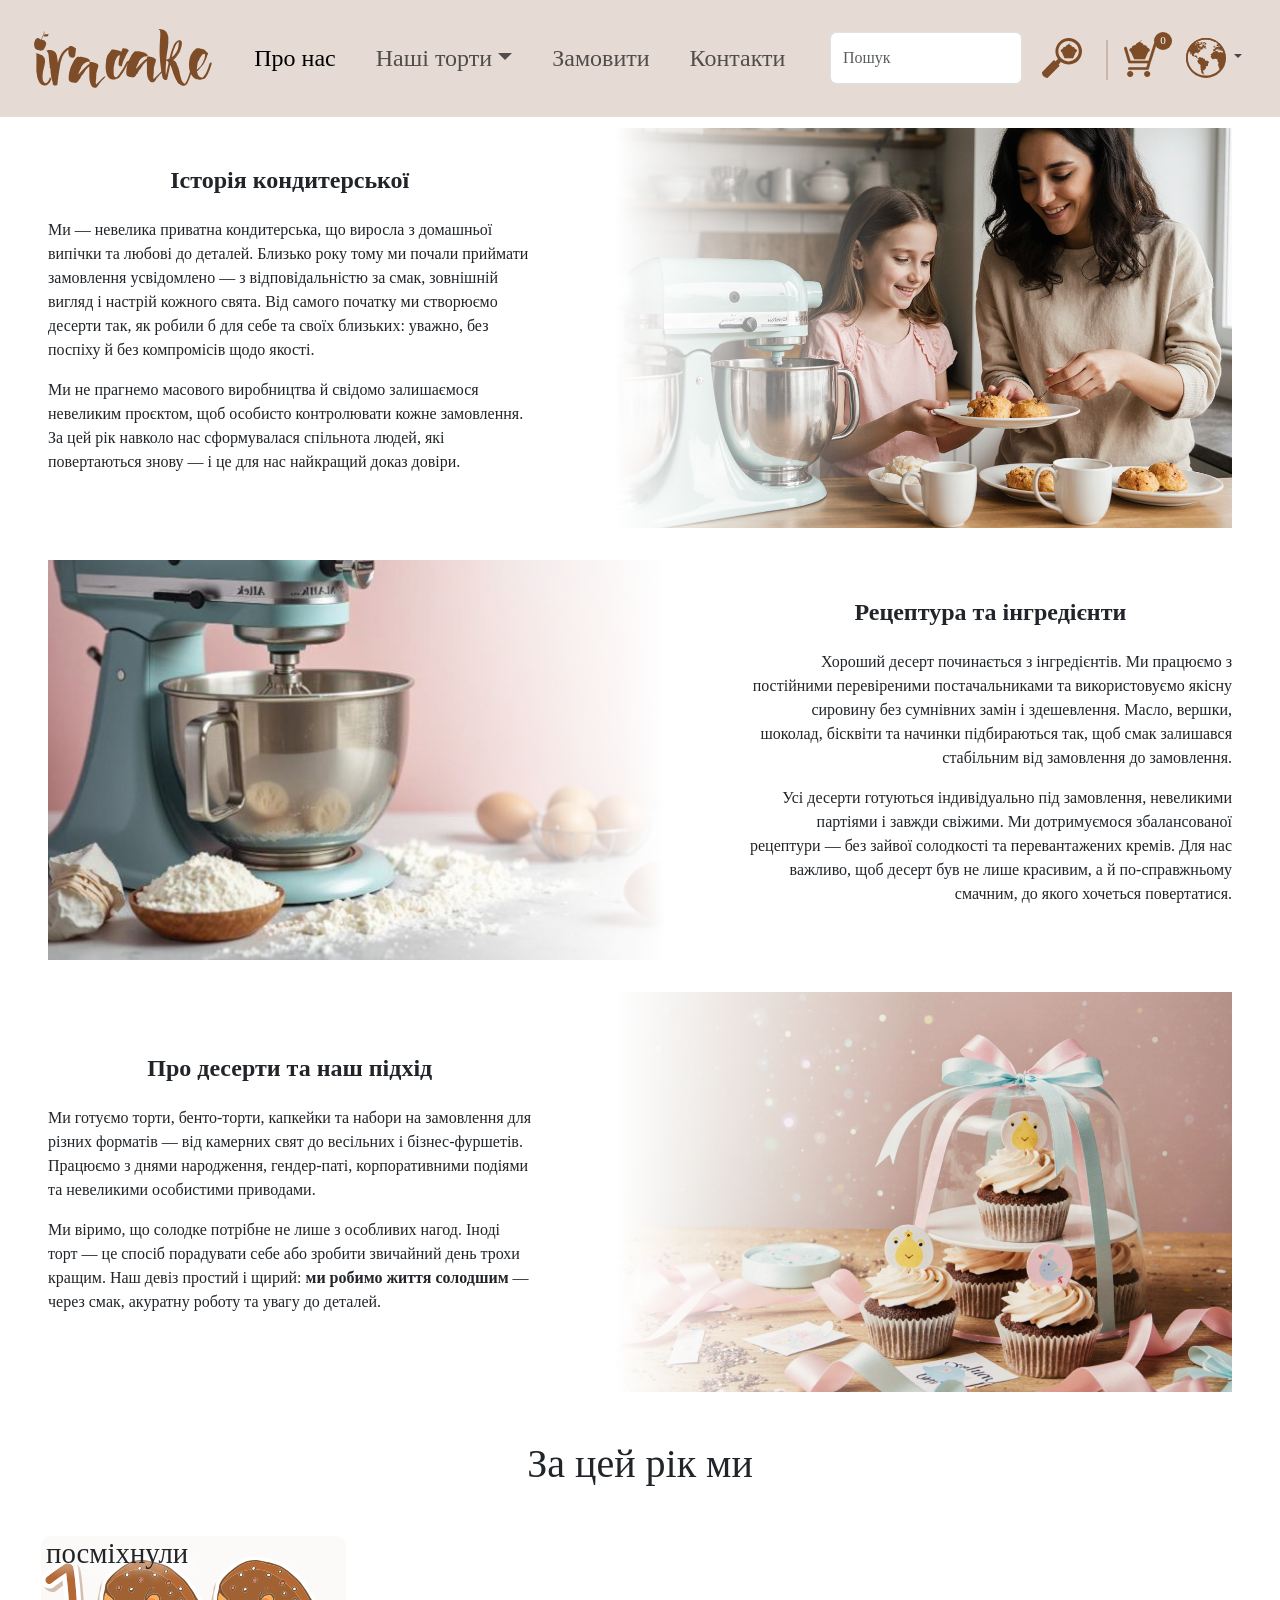
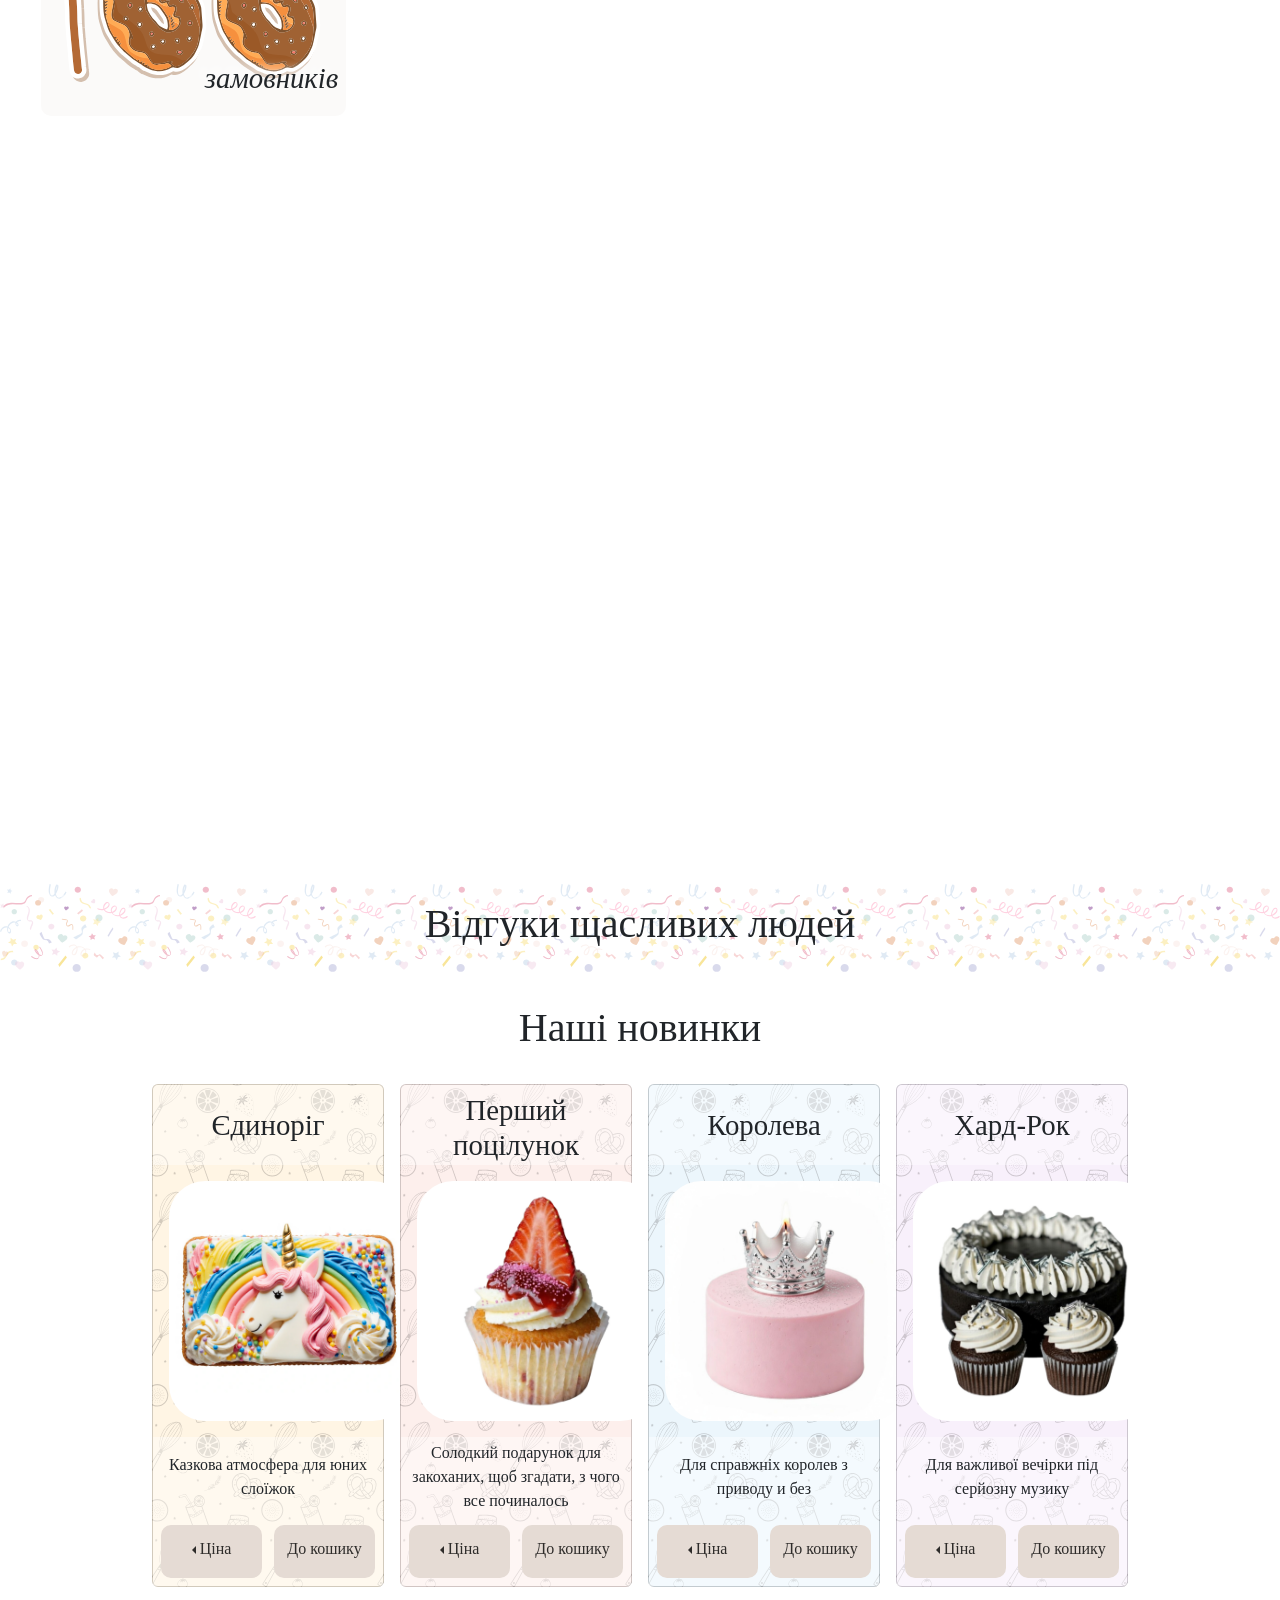
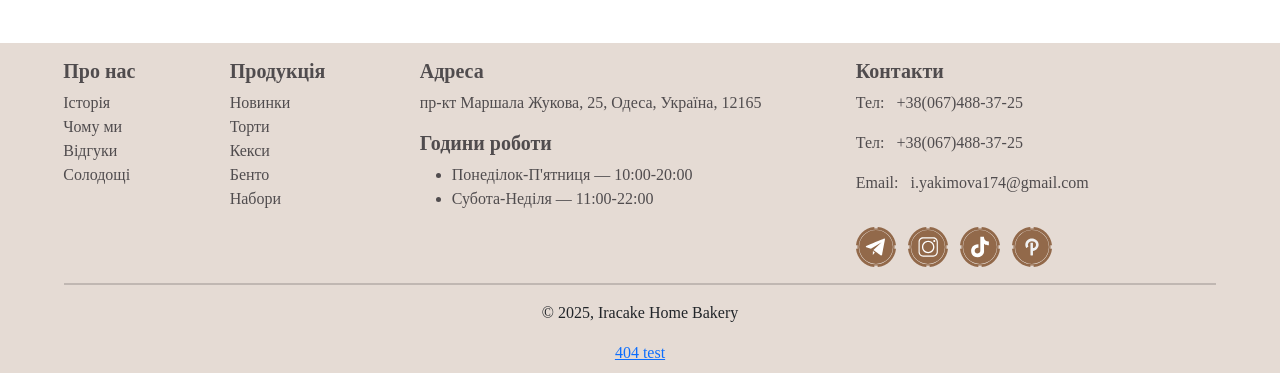
==== index.html @ 301a2d2f "first try" ====
<!DOCTYPE html>
<html lang="en">

<head>
    <meta charset="UTF-8">
    <meta name="viewport" content="width=device-width, initial-scale=1.0">
    <title>Cake Shop (I.Yakimova)</title>

    <link href="css/bootstrap.min.css" rel="stylesheet" />
    <link href="css/shop.css" rel="stylesheet">
</head>

<body data-bs-spy="scroll" data-bs-target="#navbarLinks">
    <header class="sticky-top">
        <nav class="navbar navbar-expand-lg">
            <a class="navbar-brand" href="index.html">
                <img src="imgs/iracake-logo.svg" alt="IraCake" id="nav-logo">
            </a>

            <button class="navbar-toggler" type="button" data-bs-toggle="collapse" data-bs-target="#navbarCake"
                aria-controls="navbarCake" aria-expanded="false" aria-label="Toggle navigation">
                <span class="navbar-toggler-icon"></span>
            </button>

            <div class="collapse navbar-collapse" id="navbarCake">
                <ul class="navbar-nav mr-auto" id="navbarLinks">
                    <li class="nav-item">
                        <a class="nav-link active" href="index.html#about" data-i18n="nav.home">About</a>
                    </li>
                    <li class="nav-item dropdown">
                        <a class="nav-link dropdown-toggle" href="#" id="navbarDropdownMenuLink" role="button"
                            data-bs-toggle="dropdown" aria-expanded="false" data-i18n="nav.catalog">
                            Our cakes
                        </a>
                        <div class="dropdown-menu" id="cake-drops" aria-labelledby="navbarDropdownMenuLink">
                            <a class="dropdown-item cake-item" href="catalog.html#new-cakes" data-i18n="nav.new">New</a>
                            <a class="dropdown-item cake-item" href="catalog.html#cakes" data-i18n="nav.cakes">Cakes</a>
                            <a class="dropdown-item cake-item" href="catalog.html#cupcakes" data-i18n="nav.cupcakes">Cupcakes</a>
                            <a class="dropdown-item cake-item" href="catalog.html#bento" data-i18n="nav.bento">Bento</a>
                            <a class="dropdown-item cake-item" href="catalog.html#sets" data-i18n="nav.sets">Set</a>
                        </div>
                    </li>
                    <li class="nav-item">
                        <a class="nav-link" href="order.html" data-i18n="nav.order">Order cake</a>
                    </li>
                    <li class="nav-item">
                        <a class="nav-link" href="#contacts" data-i18n="nav.contacts">Contacts</a>
                    </li>
                </ul>
                <div class="nav-btns ms-auto">
                    <form class="form-inline" id="searchForm" onsubmit="searchSite(event)">
                        <input class="form-control mr-sm-2" type="search" id="searchInput" data-placeholder-en="Search" data-placeholder-ru="Поиск" data-placeholder-ua="Пошук" aria-label="Search">
                        <button class="btn btn-outline-success my-2 my-sm-0" type="submit">
                            <img src="imgs/search.svg" alt="Search" class="icon">
                        </button>
                    </form>
                </div>
            </div>

            <div class="vr vertical-divider"></div>

            <div class="nav-btns ms-auto" id="cart-btn">
                <a class="nav-link" href="cart.html" data-i18n="nav.cart" id="nav-cart">
                    <img src="imgs/cart.svg" alt="Cart" class="icon">
                    <span id="cart-counter">0</span>
                </a>
            </div>

            <div class="lang-btns dropdown">
                <button class="dropdown-toggle ms-auto" role="button" data-bs-toggle="dropdown" aria-expanded="false">
                    <img src="imgs/lang.svg" alt="Language" class="icon">
                </button>
                <div class="dropdown-menu" id="lang-drops">
                    <button class="dropdown-item" onclick="setLanguage('en'); toggleLangDropdown();">EN</button>
                    <button class="dropdown-item" onclick="setLanguage('ru'); toggleLangDropdown();">RU</button>
                    <button class="dropdown-item" onclick="setLanguage('ua'); toggleLangDropdown();">UA</button>
                </div>
            </div>
        </nav>
    </header>

    <main>
        <div id="about">
            <div id="story">
                <div class="about-text">
                    <h4 data-i18n="about.storyTitle">Our Story</h4>
                    
                    <p data-i18n="about.storyText1">
                        We are a small private bakery that grew out of home baking and a love for details. About a year
                        ago, we began taking orders consciously — with a clear responsibility for taste, appearance, and
                        the mood of each celebration. From the very beginning, we have been creating desserts as we
                        would for ourselves and our loved ones: carefully, without rushing, and without compromising on
                        quality.
                    </p>
                    
                    <div class="collapse" id="storyCollapse">
                        <p data-i18n="about.storyText2">
                            We do not aim for mass production and intentionally remain a small project to personally control
                            every order. Over the past year, we have built a community of people who
                            return to us again — and this is the best proof of trust for us.
                        </p>
                    </div>
                    
                    <button class="read-more-btn" 
                            data-bs-toggle="collapse" 
                            data-bs-target="#storyCollapse" 
                            aria-expanded="false" 
                            aria-controls="storyCollapse">
                        <span class="more-text" data-i18n="about.readMore">Read more</span>
                        <span class="less-text" data-i18n="about.showLess">Show less</span>
                    </button>
                </div>
                <img src="imgs/story.jpg" alt="story photo">
            </div>

            <div id="recipy">
                <img src="imgs/recipe.jpg" alt="recipe photo">
                <div class="about-text">
                    <h4 data-i18n="about.recipyTitle">Recipes and Ingredients</h4>
                    <p data-i18n="about.recipyText1">
                        A good dessert always starts with good ingredients. We work with trusted suppliers and use
                        high-quality products without questionable substitutes or cost-cutting shortcuts. Butter, cream,
                        chocolate, sponge cakes, and fillings are selected to ensure consistent taste from order to
                        order.
                    </p>
                    
                    <div class="collapse" id="recipyCollapse">
                        <p data-i18n="about.recipyText2">
                            All desserts are made to order, in small batches, and always fresh. We focus on balanced recipes
                            — without excessive sweetness or overloaded creams. For us, it is essential that a dessert is
                            not only beautiful, but genuinely delicious and something you want to come back to.
                        </p>
                    </div>
                    
                    <button class="read-more-btn" 
                            data-bs-toggle="collapse" 
                            data-bs-target="#recipyCollapse" 
                            aria-expanded="false" 
                            aria-controls="recipyCollapse">
                        <span class="more-text" data-i18n="about.readMore">Read more</span>
                        <span class="less-text" data-i18n="about.showLess">Show less</span>
                    </button>
                </div>
            </div>

            <div id="mission">
                <div class="about-text">
                    <h4 data-i18n="about.missionTitle">Our Desserts and Philosophy</h4>
                    <p data-i18n="about.missionText1">
                        We create cakes, bento cakes, cupcakes, and dessert sets to order for a variety of occasions —
                        from intimate celebrations to weddings and business receptions. We work with birthdays, gender
                        reveal parties, corporate events, and small personal moments.
                    </p>
                    
                    <div class="collapse" id="missionCollapse">
                        <p data-i18n="about.missionText2">
                            We believe that sweets are not only for special occasions. Sometimes a cake is simply a way to
                            treat yourself or make an ordinary day a little better. Our motto is simple and honest:
                            <strong>make life sweeter</strong> — through flavor, careful craftsmanship, and attention to detail.
                        </p>
                    </div>
                    
                    <button class="read-more-btn" 
                            data-bs-toggle="collapse" 
                            data-bs-target="#missionCollapse" 
                            aria-expanded="false" 
                            aria-controls="missionCollapse">
                        <span class="more-text" data-i18n="about.readMore">Read more</span>
                        <span class="less-text" data-i18n="about.showLess">Show less</span>
                    </button>
                </div>
                <img src="imgs/mission.jpg" alt="mission photo">
            </div>

            <div id="number-block">
                <h1 data-i18n="number.header">For this year we</h1>
                <div id="grid-numbers">
                    <div id="number1">
                        <div class="number-container">
                            <h3 data-i18n="number.head1">smiled over</h3>
                            <img src="imgs/100.svg" alt="100" class="numbers">
                            <h4><i data-i18n="number.text1">clients</i></h4>
                        </div>
                    </div>

                    <div id="number2">
                        <div class="number-container">
                            <h3 data-i18n="number.head2">baked</h3>
                            <img src="imgs/140.svg" alt="140" class="numbers">
                            <h4><i data-i18n="number.text2">cakes</i></h4>
                        </div>
                    </div>

                    <div id="number3">
                        <div class="number-container">
                            <h3 data-i18n="number.head3">cooked</h3>
                            <img src="imgs/3000.svg" alt="3000" class="numbers">
                            <h4><i data-i18n="number.text3">cupcakes</i></h4>
                        </div>
                    </div>

                    <div id="number4">
                        <div class="number-container">
                            <h3 data-i18n="number.head4">crafted</h3>
                            <img src="imgs/260.svg" alt="260" class="numbers">
                            <h4><i data-i18n="number.text4">bento-cakes</i></h4>
                        </div>
                    </div>

                    <div id="number5">
                        <div class="number-container">
                            <h3 data-i18n="number.head5">joined</h3>
                            <img src="imgs/50.svg" alt="50" class="numbers">
                            <h4><i data-i18n="number.text5">parties</i></h4>
                        </div>
                    </div>
                </div>
            </div>
        </div>

        <div id="review-container">
            <h1 data-i18n="review.header">Reviews from happy people</h1>

            <link rel="stylesheet" href="https://cdnjs.cloudflare.com/ajax/libs/OwlCarousel2/2.3.4/assets/owl.carousel.min.css">
            <link rel="stylesheet" href="https://cdnjs.cloudflare.com/ajax/libs/OwlCarousel2/2.3.4/assets/owl.theme.default.min.css">

            <div class="reviews">
                <div class="owl-carousel reviews-carousel">
                    <div class="review-item">
                        <img src="imgs/review1.jpg" alt="Review" class="review-card">
                    </div>

                    <div class="review-item">
                        <img src="imgs/review2.jpg" alt="Review" class="review-card">
                    </div>

                    <div class="review-item">
                        <img src="imgs/review3.jpg" alt="Review" class="review-card">
                    </div>

                    <div class="review-item">
                        <img src="imgs/review4.jpg" alt="Review" class="review-card">
                    </div>

                    <div class="review-item">
                        <img src="imgs/review5.jpg" alt="Review" class="review-card">
                    </div>
                </div>
            </div>
        </div>

        <div id="new-main">
            <h1 data-i18n="new.header">Our new bakery</h1>
            
            <div id="new-cards">
                <div class="card" id="newCard1">
                    <h4 class="card-header" data-i18n="new.name1">Unicorn</h4>
                    <div class="card-body">
                        <img class="card-img cake-card" src="imgs/unicorn.jpg" alt="Unicorn">
                        <button class="ingredients-btn" onclick="openModal('unicorn')">
                            <span data-i18n="catalog.ingredients">Ingridients</span>
                        </button>
                    </div>
                    <p class="card-text" data-i18n="new.text1">A fairytale atmosphere for young sweet tooths</p>

                    <div class="card-btns">
                        <div class="dropstart price-list">
                            <p class="dropdown-toggle" href="#" role="button" data-bs-toggle="dropdown" aria-expanded="false" data-i18n="catalog.prices">
                                Price
                            </p>
                            <div class="dropdown-menu cake-prices">
                                <p class="dropdown-item price-item" onclick="selectPrice('unicorn', 100, 1, 'imgs/unicorn.jpg', 'kg', this)">
                                    <span data-i18n="catalog.kg1">1 kg</span> 
                                    <span> - 100₴</span>
                                </p>
                                <p class="dropdown-item price-item" onclick="selectPrice('unicorn', 200, 1.5, 'imgs/unicorn.jpg', 'kg', this)">
                                    <span data-i18n="catalog.kg1-5">1.5 kg</span> 
                                    <span> - 200₴</span>
                                </p>
                                <p class="dropdown-item price-item" onclick="selectPrice('unicorn', 300, 2, 'imgs/unicorn.jpg', 'kg', this)">
                                    <span data-i18n="catalog.kg2">2 kg</span>
                                    <span> - 300₴</span>
                                </p>
                            </div>
                        </div>
                        <button class="card-link order-btn" onclick="addFromSelected(this, 'unicorn')">
                            <p data-i18n="catalog.order">Add to cart</p>
                        </button>
                    </div>
                </div>

                <div class="card" id="newCard2">
                    <h4 class="card-header" data-i18n="new.name2">First kiss</h4>
                    <div class="card-body">
                        <img class="card-img cake-card" src="imgs/firstkiss.jpg" alt="First kiss">
                        <button class="ingredients-btn" onclick="openModal('firstkiss')">
                            <span data-i18n="catalog.ingredients">Ingridients</span>
                        </button>
                    </div>
                    <p class="card-text" data-i18n="new.text2">A sweet gift for real lovers to remember start of lovestory</p>
                    
                    <div class="card-btns">
                        <div class="dropstart price-list">
                            <p class="dropdown-toggle" href="#" role="button" data-bs-toggle="dropdown" aria-expanded="false" data-i18n="catalog.prices">
                                Price
                            </p>
                            <div class="dropdown-menu cake-prices">
                                <p class="dropdown-item price-item" onclick="selectPrice('firstkiss', 100, 1, 'imgs/firstkiss.jpg', 'pcs', this)">
                                    <span data-i18n="catalog.num1">1 pcs</span> 
                                    <span> - 100₴</span>
                                </p>
                                <p class="dropdown-item price-item" onclick="selectPrice('firstkiss', 360, 4, 'imgs/firstkiss.jpg', 'pcs', this)">
                                    <span data-i18n="catalog.num4">4 pcs</span>
                                    <span> - 360₴</span>
                                </p>
                                <p class="dropdown-item price-item" onclick="selectPrice('firstkiss', 500, 6, 'imgs/firstkiss.jpg', 'pcs', this)">
                                    <span data-i18n="catalog.num6">6 pcs</span> 
                                    <span> - 500₴</span>
                                </p>
                                <p class="dropdown-item price-item" onclick="selectPrice('firstkiss', 800, 10, 'imgs/firstkiss.jpg', 'pcs', this)">
                                    <span data-i18n="catalog.num10">10 pcs</span> 
                                    <span> - 800₴</span>
                                </p>
                                <p class="dropdown-item price-item" onclick="selectPrice('firstkiss', 1100, 12, 'imgs/firstkiss.jpg', 'pcs', this)">
                                    <span data-i18n="catalog.num12">12 pcs</span> 
                                    <span> - 1100₴</span>
                                </p>    
                            </div>
                        </div>
                        <button class="card-link order-btn" onclick="addFromSelected(this, 'firstkiss')">
                            <p data-i18n="catalog.order">Add to cart</p>
                        </button>
                    </div>
                </div>

                <div class="card" id="newCard3">
                    <h4 class="card-header" data-i18n="new.name3">Queen</h4>
                    <div class="card-body">
                        <img class="card-img cake-card" src="imgs/queen.jpg" alt="Queen">
                        <button class="ingredients-btn" onclick="openModal('queen')">
                            <span data-i18n="catalog.ingredients">Ingridients</span>
                        </button> 
                    </div>
                    <p class="card-text" data-i18n="new.text3">For true queens with or without a reason</p>
                    
                    <div class="card-btns">
                        <div class="dropstart price-list">
                            <p class="dropdown-toggle" href="#" role="button" data-bs-toggle="dropdown" aria-expanded="false" data-i18n="catalog.prices">
                                Price
                            </p>
                            <div class="dropdown-menu cake-prices">
                                <p class="dropdown-item price-item" onclick="selectPrice('queen', 100, 1, 'imgs/queen.jpg', 'kg', this)">
                                    <span data-i18n="catalog.kg">1 kg</span> 
                                    <span> - 100₴</span>
                                </p>
                            </div>
                        </div>
                        <button class="card-link order-btn" onclick="addFromSelected(this, 'queen')">
                            <p data-i18n="catalog.order">Add to cart</p>
                        </button>
                    </div>
                </div>

                <div class="card" id="newCard4">
                    <h4 class="card-header" data-i18n="new.name4">HardRock</h4>
                    <div class="card-body">
                        <img class="card-img cake-card" src="imgs/hardrock.jpg" alt="HardRock">
                        <button class="ingredients-btn" onclick="openModal('hardrock')">
                            <span data-i18n="catalog.ingredients">Ingridients</span>
                        </button>
                    </div>
                    <p class="card-text" data-i18n="new.text4">For an important party with serious music</p>
                    
                    <div class="card-btns">
                        <div class="dropstart price-list">
                            <p class="dropdown-toggle" href="#" role="button" data-bs-toggle="dropdown" aria-expanded="false" data-i18n="catalog.prices">
                                Price
                            </p>
                            <div class="dropdown-menu cake-prices">
                                <p class="dropdown-item price-item" onclick="selectPrice('hardrock', 100, 10, 'imgs/hardrock.jpg', 'set', this)">
                                    <span data-i18n="catalog.kg">1 kg</span> 
                                    <span> + </span>
                                    <span data-i18n="catalog.num10">10 pcs</span> 
                                    <span> - 100₴</span>
                                </p>
                            </div>
                        </div>
                        <button class="card-link order-btn" onclick="addFromSelected(this, 'hardrock')">
                            <p data-i18n="catalog.order">Add to cart</p>
                        </button>
                    </div>
                </div>
            </div>
        </div>
    </main>

    <footer>
        <div id="footer-content">
            <div id="footer-navigation">
                <h5 data-i18n="footer.navHeader">About us</h5>
                <ul class="footer-list">
                    <li>
                        <a href="index.html#about" data-i18n="footer.history">History</a>
                    </li>
                    <li>
                        <a href="index.html#number-block" data-i18n="footer.numbers">Why we</a>
                    </li>
                    <li>
                        <a href="index.html#review-container" data-i18n="footer.reviews">Rewies</a>
                    </li>
                    <li>
                        <a href="catalog.html" data-i18n="footer.catalog">Products</a>
                    </li>
                </ul>
            </div>

            <div id="footer-catalog">
                <h5 data-i18n="footer.cakeHeader">Products</h5>
                <ul class="footer-list">
                    <li>
                        <a href="catalog.html#new-cakes" data-i18n="nav.new">New</a>
                    </li>
                    <li>
                        <a href="catalog.html#cakes" data-i18n="nav.cakes">Cakes</a>
                    </li>
                    <li>
                        <a href="catalog.html#cupcakes" data-i18n="nav.cupcakes">Cupcakes</a>
                    </li>
                    <li>
                        <a href="catalog.html#bento" data-i18n="nav.bento">Bento</a>
                    </li>
                    <li>
                        <a href="catalog.html#sets" data-i18n="nav.sets">Sets</a>
                    </li>
                </ul>
            </div>

            <div id="footer-address-hours">
                <div id="footer-address">
                    <h5 data-i18n="footer.addressHead">Addres</h5>
                    <p data-i18n="footer.address">25 Marshal Zhukov Avenue, Odesa 12165, Ukraine</p>
                </div>

                <div id="footer-hours">
                    <h5 data-i18n="footer.hoursHead">Open hours</h5>
                    <ul id="footer-hours-list">
                        <li data-i18n="footer.MonFri">Monday-Friday - 10:00-20:00</li>
                        <li data-i18n="footer.SatSun">Saturday-Sunday - 11:00-22:00</li>
                    </ul>
                </div>
            </div>

            <div id="contacts">
                <h5 data-i18n="footer.contacts">Contacts</h5>
                <div>
                    <ul class="footer-list">
                        <li>
                            <p data-i18n="footer.tel">Tel:</p>
                            <a href="tel:+380674883725" class="call">+38(067)488-37-25</a>
                        </li>
                        <li>
                            <p data-i18n="footer.tel">Tel:</p>
                            <a href="tel:+380674883725" class="call">+38(067)488-37-25</a>
                        </li>
                        <li>
                            <p>Email:</p>
                            <a href="mailto:i.yakimova174@gmail.com" class="call">i.yakimova174@gmail.com</a>
                        </li>
                    </ul>
                </div>
                <div class="footer-media">
                    <a href="https://t.me/kirahi"><img src="imgs/telegram.svg" class="footer-icon"></a>
                    <a href="#"><img src="imgs/instagram.svg" class="footer-icon"></a>
                    <a href="#"><img src="imgs/tiktok.svg" class="footer-icon"></a>
                    <a href="#"><img src="imgs/pinterest.svg" class="footer-icon"></a>
                </div>
            </div>
        </div>

        <hr>

        <div>
            <p>© 2025, Iracake Home Bakery</p>
            <a href="page404.html">404 test</a>
        </div>
    </footer>

    <!-- modal blocks -->
        <div id="ingredientModal" class="modal">
            <div class="modal-content">
                <span class="close" onclick="closeModal()">&times;</span>
                <h2 id="modalTitle"></h2>
                <div id="modalIngredients"></div>
            </div>
        </div>

        <div id="addToCartModal" class="modal">
            <div class="modal-content">
                <h3 data-i18n="catalog.addedToCart">Додано до кошику!</h3>
                
                <div id="added-item-preview"></div>
                
                <div class="modal-buttons">
                    <button onclick="continueShoppingModal()" data-i18n="catalog.continueShopping">
                        Продовжити покупки
                    </button>
                    <button onclick="goToCartModal()" data-i18n="catalog.goToCart">
                        До кошику
                    </button>
                </div>
            </div>
        </div>

    <script src="https://cdnjs.cloudflare.com/ajax/libs/jquery/3.7.1/jquery.min.js"></script>
    <script src="https://cdnjs.cloudflare.com/ajax/libs/OwlCarousel2/2.3.4/owl.carousel.min.js"></script>
    <script src="js/translation.js"></script>
    <script src="js/shop.js"></script>
    <script src="js/bootstrap.bundle.min.js"></script>
</body>

</html>
---- css/shop.css ----
body {
    text-align: center;
    font-family: "Comic Sans MS", "Comic Sans", cursive;
}

/* Header */
header {
    width: 100%;
    height: 4rem;
    display: block;
    background: rgb(229, 219, 212);
    align-content: center;
    margin-bottom: 4rem;
}

.navbar {
    transition: all 0.3s ease-in-out;
    background: rgb(229, 219, 212);
    width: 100%;
    padding: 0 2rem;
}

.navbar:not(.scrolled) {
    padding-top: 1.5rem;
    padding-bottom: 1.5rem;
}

.navbar.scrolled {
    margin-top: 0;
    padding-top: 0.5rem;
    padding-bottom: 0.5rem;
    background: rgb(229, 219, 212) !important;
    box-shadow: 0 0.125rem 0.25rem rgba(0, 0, 0, 0.075);
}

#nav-logo {
    max-width: 180px;
    height: auto;
}

.navbar-toggler {
    border: none;
}

.navbar-toggler:focus,
.navbar-toggler:active,
.navbar-toggler:hover {
    outline: none !important;
    box-shadow: none !important;
    border: none !important;
}

.navbar-toggler[aria-expanded="true"] .navbar-toggler-icon {
    background-image: url("data:image/svg+xml,%3csvg xmlns='http://www.w3.org/2000/svg' viewBox='0 0 16 16' fill='%23fff'%3e%3cpath d='M.293.293a1 1 0 011.414 0L8 6.586 14.293.293a1 1 0 111.414 1.414L9.414 8l6.293 6.293a1 1 0 01-1.414 1.414L8 9.414l-6.293 6.293a1 1 0 01-1.414-1.414L6.586 8 .293 1.707a1 1 0 010-1.414z'/%3e%3c/svg%3e");
}

#navbarLinks {
    margin: 0 auto;
    display: flex;
    justify-content: center;
    font-size: 1.5rem;
    gap: 1.5rem;
}

.nav-btns {
    display: flex;
    margin-right: 1rem;
    gap: 1rem;
    align-items: center;
}

.icon {
    max-width: 40px;
    height: auto;
}

.nav-link:hover,
.icon:hover {
    transform: scale(1.2);
}

#nav-cart {
    position: relative;
    display: inline-block;
}

#cart-counter {
    position: absolute;
    top: -8px;
    right: -8px;
    background: rgb(126, 77, 40);
    color: white;
    border-radius: 50%;
    width: 18px;
    height: 18px;
    font-size: 0.7rem;
    display: flex;
    align-items: center;
    justify-content: center;
}

#cake-drops {
    min-width: 160px;
    padding: 4px;
}

.cake-item {
    text-align: center;
    border-radius: 10px;
}

.cake-item:hover,
.cake-item:active,
.cake-item.active {
    background: rgba(126, 77, 40, 0.2);
    color: inherit;
}

#searchForm {
    display: flex;
    gap: 0.5rem;
}

#searchForm input {
    max-width: 12rem;
}

.form-control:focus {
    outline: none;
    box-shadow: 0 0 0 0.3rem rgba(126, 77, 40, 0.3);
    border-color: rgb(126, 77, 40);
}

#searchForm button {
    border: none;
    max-width: 60px;
}

#searchForm button:hover {
    background: none;
}

.navbar-toggler-icon {
    background-image: url("data:image/svg+xml,%3csvg xmlns='http://www.w3.org/2000/svg' viewBox='0 0 30 30'%3e%3cpath stroke='rgba(126, 77, 40, 1)' stroke-linecap='round' stroke-miterlimit='10' stroke-width='2' d='M4 7h22M4 15h22M4 23h22'/%3e%3c/svg%3e");
}

.vertical-divider {
    width: 2px;
    max-height: 40px;
    background: rgb(126, 77, 40);
    margin: 1rem 1rem 0 auto;
}

.lang-btns {
    display: block;
    margin-left: auto !important;
}

#lang-drops {
    min-width: 18px;
    padding: 4px;
}

#lang-drops button,
.lang-btns button {
    border: none;
    border-radius: 10px;
    background: none;
    color: rgba(46, 44, 42, 0.85);
}

#lang-drops button:hover {
    color: rgb(46, 44, 42);
    background: rgba(126, 77, 40, 0.2);
}

@media (max-width: 768px) {
    header {
        height: auto;
        min-height: 4rem;
        margin-bottom: 1rem;
    }

    #nav-logo {
        max-width: 120px;
    }

    .icon {
        max-width: 32px;
    }

    .navbar {
        flex-wrap: wrap;
        align-items: center;
        padding: 0 0.8rem 0 1rem;
    }

    .navbar-brand {
        order: 0;
        margin-right: 0;
    }

    .navbar-toggler {
        order: 1;
        margin-left: auto;
    }

    .vertical-divider {
        display: none;
        opacity: 0;
    }

    #cart-btn {
        order: 2;
        margin-left: 1rem;
        margin-right: 0.5rem;
    }

    #cart-btn .nav-link {
        padding: 0.25rem;
    }

    .lang-btns {
        order: 3;
    }

    .navbar-collapse {
        order: 4;
        width: 100%;
        background: rgba(229, 219, 212, 0.95);
        padding: 1rem;
        margin-top: 0.5rem;
        border-radius: 8px;
    }

    #navbarLinks {
        flex-direction: column;
        gap: 0.5rem;
        font-size: 1.2rem;
        margin: 0;
    }

    .nav-item {
        text-align: center;
    }

    .dropdown-menu {
        text-align: center;
        border: none;
        background: rgba(229, 219, 212, 0.95);
    }

    .nav-btns {
        margin-right: 0;
        justify-content: center;
    }

    #searchForm {
        justify-content: center;
        margin-top: 1rem;
        flex-wrap: wrap;
    }

    #searchForm input {
        max-width: 100%;
        flex: 1;
        min-width: 200px;
    }
}

/* About */
#story, #recipy, #mission {
    display: flex;
    width: 100%;
    max-height: none;
    min-height: 400px; 
    margin: 2rem auto 0 auto;
    padding: 0 3rem;
    align-items: center;
}

.about-text {
    width: 50%;
}

#story h4, #recipy h4, #mission h4 {
    text-align: center;
    padding-bottom: 1rem;
    font-weight: bold;
}

#recipy h4, #recipy p {
    margin-left: auto;
}

#story p, #mission p {
    text-align: left;
}

#recipy p {
    text-align: right;
}

#story img, #recipy img, #mission img {
    height: 400px;
    width: auto;
}

#story img, #mission img {
    margin-left: auto;
    mask-image: linear-gradient(to right, transparent 0%, transparent 12%, black 55%);
}

#recipy img {
    margin-right: auto;
    mask-image: linear-gradient(to left, transparent 0%, transparent 12%, black 55%);
}

.read-more-btn {
    background: none;
    border: none;
    color: rgb(80, 76, 78);
    font-size: 1rem;
    text-decoration: underline;
    padding: 0;
    margin-top: 0.5rem;
    cursor: pointer;
    display: none;
}

.read-more-btn .less-text {
    display: none;
}

.read-more-btn[aria-expanded="true"] .more-text {
    display: none;
}

.read-more-btn[aria-expanded="true"] .less-text {
    display: inline;
}

@media (min-width: 769px) {
    .collapse {
        display: block !important;
        height: auto !important;
    }
}

@media (max-width: 768px) {
    #story, #recipy, #mission {
        flex-direction: column;
        margin: 0 auto 1rem auto;
        padding: 0 1rem;
        min-height: auto;
    }

    .about-text {
        width: 90%;
        order: 2;
    }

    #recipy h4, #recipy p {
        margin-left: 0;
    }

    #story p, #recipy p, #mission p {
        text-align: justify;
    }

    #story img, #recipy img, #mission img {
        height: auto;
        width: 100%;
        order: 1;
        mask-image: none;
        margin-bottom: 1rem;
    }

    .read-more-btn {
        display: inline-block;
    }
}



/* Numbers */
#number-block {
    display: block;
    width: 100%;
    min-height: 600px;
    margin: 3rem auto;
    position: relative;
    overflow: hidden;
}

#number-block::before {
    background: url("../imgs/number-bg.svg") repeat center center;
    background-size: contain;
    background-attachment: fixed;
    content: ' ';
    height: 100%;
    left: 0;
    position: absolute;
    top: 0;
    width: 100%;
    z-index: -1;
}

#number-block h1 {
    margin: 0 auto;
    padding-bottom: 3rem;
    width: 100%;
    background: linear-gradient(to bottom,
        rgba(255, 255, 255, 1) 0%,
        rgba(255, 255, 255, 0.5) 75%,
        rgba(255, 255, 255, 0) 100%
    );
}

#grid-numbers {
    display: grid;
    grid-template-rows: repeat(5, 1fr);
    grid-template-columns: repeat(3, 1fr);
}

#grid-numbers > div {
  opacity: 0;
  transform: translateY(2.5rem);
  transition: opacity 0.6s ease, transform 0.6s ease;
}

#grid-numbers > div.visible {
  opacity: 1;
  transform: translateY(0);
}

#number1 { transition-delay: 0.1s; }
#number2 { transition-delay: 0.2s; }
#number3 { transition-delay: 0.3s; }
#number4 { transition-delay: 0.4s; }
#number5 { transition-delay: 0.5s; }

#number1, #number2, #number3, #number4, #number5 {
    display: block;
    height: 180px;
    background: linear-gradient(circle,
        rgba(255, 255, 255, 1) 0%,
        rgba(255, 255, 255, 0) 100%
    );
}

#number1 {
    grid-row: 1;
    grid-column: 1;
}

#number2 {
    grid-row: 2;
    grid-column: 1 / 3;
}

#number3 {
    grid-row: 3;
    grid-column: 2;
}

#number4 {
    grid-row: 4;
    grid-column: 2 / 4;
}

#number5 {
    grid-row: 5;
    grid-column: 3;
}

.number-container {
  position: relative;
  display: inline-block;
  background: rgba(229, 219, 212, 0.15);
  border-radius: 10px;
}

.number-container h3 {
  position: absolute;
  top: 0;
  left: 0;
  margin: 0;
  padding: 0 0.3rem;
  font-size: 1.8rem;
  text-shadow: 8px 8px 8px rgb(255, 255, 255);
}

.number-container h4 {
  position: absolute;
  bottom: 1rem;
  right: 0;
  margin: 0;
  padding: 0.3rem 0.5rem;
  font-size: 1.8rem;
  font-family: 'Segoe Script';
  text-shadow: -8px -8px 8px rgb(255, 255, 255);
}

.numbers {
    display: block;
    width: auto;
    height: 180px;
}

@media (max-width: 768px) {
    #grid-numbers {
        display: flex;
        flex-direction: column;
        gap: 0;
    }

    #number-block h1 {
        padding-bottom: 1rem;
    }

    #number1, #number2, #number3, #number4, #number5 {
        height: 120px;
    }

    .number-container h3 {
        font-size: 1.5rem;
    }

    .number-container h4 {
        font-size: 1.4rem;
    }

    .numbers {
        height: 110px;
    }
}

/* Reviews */
#review-container {
    display: block;
    width: 100%;
    margin: 0 auto 2rem auto;
    padding: 1rem 2rem;
    justify-content: space-around !important;
    background-image: url("../imgs/reviews-bg.svg");
    background-size: contain;
    background-repeat: repeat;
}

.reviews {
    width: 80%;
    margin: 0 auto;
}

.review-item {
    display: block;
    height: 400px;
    align-content: center;
    border: none;
    border-radius: 10px;
}

.review-card {
    max-width: 360px;
    height: auto;
}

.owl-dots {
  display: flex;
  justify-content: center;
  align-items: center;
  gap: 10px;
  margin-top: 0.5rem;
}

.owl-dot span {
  width: 10px;
  height: 10px;
  background: rgba(229, 219, 212, 0.95);
  border-radius: 50%;
  display: block;
  transition: all 0.3s ease;
}

.owl-dot.active span {
  background: rgba(126, 77, 40, 0.8);
  transform: scale(1.3);
}

@media (max-width: 768px) {
    .review-item {
        max-height: 200px;
    }

}

/* New + Cake cards */
#new-main {
    display: block;
    width: 100%;
    margin: 0 auto;
    padding-bottom: 2rem;
    justify-items: center;
}

#new-cards {
    display: grid;
    grid-template-columns: repeat(4, 1fr);
    width: 80%;
    margin: 0 auto;
    padding: 1.5rem;
    gap: 1rem;
}

.cake {
    justify-items: center;
    align-items: center;
    display: block;
}

.cake-card {
    width: 240px;
    height: 240px;
    border-radius: 15%;
    transition: all 0.3s ease-in-out;
    position: relative;
    cursor: pointer;
}

.cake-card:hover {
    transform: rotate(-10deg);
    border-radius: 50%;
}

.ingredients-btn {
    position: absolute;
    bottom: 10.4rem;
    left: 50%;
    transform: translateX(-50%);
    background: rgba(126, 77, 40, 0.7);
    color: white;
    border: none;
    padding: 0.5rem 1rem;
    border-radius: 8px;
    cursor: pointer;
    opacity: 0;
    transition: opacity 0.3s ease;
    z-index: 10;
}

.card-body:hover .ingredients-btn {
    opacity: 1;
}

.ingredients-btn:hover {
    background-color: rgba(126, 77, 40, 0.9);
}

.hotOffer {
    position: absolute;
    color: white;
    background: rgba(126, 77, 40, 0.9);
    padding: 4px;
    z-index: 10;
    left: 1.8rem;
    top: 6.5rem;
    border-radius: 10px;
}

.card-header {
    font-family: 'Segoe Script';
    font-size: 1.8rem;
    height: 5rem;
    align-content: center;
}

.card-btns {
    display: grid;
    grid-template-columns: repeat(2, 1fr);
    gap: 12px;
    padding: 8px;
    margin: 0;
    justify-content: center;
}

.cake-prices {
    flex-direction: row;
    padding: 4px;
}

#newCard1, #cakeCard {
    background-image: url(../imgs/cake-bg-cake.svg);
    background-size: contain;
    background-repeat: repeat;
}

#newCard2, #cupcakeCard {
    background-image: url(../imgs/cake-bg-cupcake.svg);
    background-size: contain;
    background-repeat: repeat;
}

#newCard3, #bentoCard {
    background-image: url(../imgs/cake-bg-bento.svg);
    background-size: contain;
    background-repeat: repeat;
}

#newCard4, #setCard {
    background-image: url(../imgs/cake-bg-set.svg);
    background-size: contain;
    background-repeat: repeat;
}

.card-header, .card-text, .card-btns {
    border: none;
    background: rgba(255, 255, 255, 0.4);
}

.card-text {
    display: block;
    margin-bottom: 0;
    padding: 4px;
    height: 5rem;
    text-align: center;
    align-content: center;
}

.order-btn, .price-list {
    border: none;
    border-radius: 10px;
    background: rgb(229, 219, 212);
    color: rgb(46, 44, 42);
}

.order-btn p:hover, .price-list .dropdown-toggle:hover {
    color: rgb(126, 77, 40);
    transform: scale(1.2);
    font-weight: bolder;
}

.price-list .dropdown-toggle, .order-btn {
    text-align: center;
    padding-top: 12px;
}

.price-item {
    text-align: center;
    border-radius: 10px;
    margin: 0;
}

.price-item:hover,
.price-item:active,
.price-item.active {
    background: rgba(126, 77, 40, 0.2);
    color: inherit;
}

@media (max-width: 768px) {
    #new-cards {
        display: flex;
        flex-direction: column;
        width: 100%;
    }

    .ingredients-btn {
        opacity: 1;
    }
}

/* Order */
.order-main {
    position: relative;
}

.order-main::before {
    background: url("../imgs/number-bg.svg") repeat center center;
    background-size: contain;
    background-attachment: fixed;
    content: ' ';
    height: 100%;
    left: 0;
    position: absolute;
    top: 0;
    width: 100%;
    opacity: 0.6;
    z-index: -1;
}

#indivOrderForm {
    display: grid;
    grid-template-columns: 2fr 4fr;
    width: 100%;
    margin: 2rem auto 0 auto;
    padding: 2rem auto;
    align-items: center;
}

#orderForm {
    display: block;
    justify-items: center;
    justify-content: center;
    align-items: center;
    margin: 1rem 0 1rem 2rem;
}

#order-head, #cart-header {
    display: block;
    width: 100%;
    text-align: center;
    margin-bottom: 0;
    background: linear-gradient(to bottom,
        rgba(255, 255, 255, 1) 0%,
        rgba(255, 255, 255, 0.5) 75%,
        rgba(255, 255, 255, 0) 100%
    );
}

.order-form {
    display: block;
    text-align: left;
    justify-items: right;
}

#indiv-order-btn {
    border: none;
    border-radius: 10px;
    background: rgba(126, 77, 40, 0.5);
    color: white;
    height: 2.5rem;
    padding: 8px 12px;
    align-content: center;
}

.form-container {
    display: grid;
    grid-template-columns: 1fr 1fr;
    justify-items: right;
    gap: 1rem;
    margin-right: -6rem;
    margin-top: 3rem;
}

.labels-column, .inputs-column {
    display: grid;
    grid-template-rows: repeat(11, 1fr);
    gap: 1rem;
    margin-bottom: 2rem;
}

.inputs-column {
    padding-left: 0;
}

input, select, textarea {
    border: none;
    border-radius: 10px;
    background: rgba(126, 77, 40, 0.5);
    align-content: center;
    padding: 8px 12px;
    color: white;
    width: 280px;
}

input:-webkit-autofill,
input:-webkit-autofill:hover,
input:-webkit-autofill:focus  {
    -webkit-box-shadow: 0 0 0px 1000px rgba(126, 77, 40, 0) inset;
    -webkit-text-fill-color: white;
    transition: background-color 5000s ease-in-out 0s;
}

select option {
    background: rgba(126, 77, 40, 0.5);
}

input::placeholder, select::placeholder, textarea::placeholder {
    color: white;
    opacity: 0.6;
}

input[type="date"] {
    border: none;
    border-radius: 10px;
    background: rgba(126, 77, 40, 0.5);
    padding: 8px 12px;
    color: white;
    width: 280px;
    transition: background 0.3s ease;
}

input[type="date"].empty {
    color: rgba(255, 255, 255, 0.6);
}

input[type="date"]:not(.empty) {
    color: white;
}

input[type="date"]:hover {
    background: rgba(126, 77, 40, 0.7);
}

input[type="date"]::-webkit-calendar-picker-indicator {
    filter: invert(1);
    cursor: pointer;
}

input[type="date"]::-webkit-calendar-picker-indicator:hover {
    transform: scale(1.3);
}

input[type="date"]:not(.empty):not(:focus) {
    color: white;
    background: rgba(126, 77, 40, 0.5);
    cursor: pointer;
}

.labels {
    align-content: center;
    font-size: 1.5rem;
    font-weight: bold;
}

.labels-column {
    text-align: right;
}

.custom-select {
    position: relative;
    width: 280px;
}

.select-button {
    width: 100%;
    border: none;
    border-radius: 10px;
    background: rgba(126, 77, 40, 0.5);
    padding: 4px 30px 4px 10px;
    color: white;
    text-align: left;
    cursor: pointer;
    position: relative;
    transition: background 0.3s ease;
    height: 3.5rem;
    display: flex;
    align-items: center;
    font-size: 1rem;
}

.select-button span, .custom-file-button span {
    opacity: 0.6;
}

.select-button.selected span, .custom-file-button.selected span {
    opacity: 1;
}

.select-button:hover, textarea:hover {
    background: rgba(126, 77, 40, 0.7);
}

.select-button::after {
    content: '▼';
    position: absolute;
    right: 10px;
    top: 50%;
    transform: translateY(-50%);
    font-size: 0.8rem;
    pointer-events: none;
}

.custom-select .dropdown-menu {
    width: 100%;
    background: rgb(163, 128, 101);
    border: none;
    border-radius: 10px;
    padding: 8px 12px;
    margin-top: 4px;
    max-height: 200px;
    overflow-y: auto;
}

.custom-select .dropdown-item {
    color: white;
    padding: 8px 12px;
    cursor: pointer;
    transition: background 0.2s ease;
}

.custom-select .dropdown-item:hover {
    background: rgba(100, 60, 30, 0.8);
    border-radius: 10px;
}

.custom-select .dropdown-item:active {
    background: rgba(100, 60, 30, 1);
}

.custom-file-button {
    display: inline-block;
    width: 280px;
    border-radius: 10px;
    background: rgba(126, 77, 40, 0.5);
    padding: 8px 12px;
    color: white;
    align-content: center;
    cursor: pointer;
    transition: background 0.3s ease;
}

.custom-file-button:hover {
    background: rgba(126, 77, 40, 0.7);
}

.form-photo-container {
    display: flex;
    margin: 0 2rem 2rem 0;
    padding-left: 1rem;
}

.form-photo {
    padding: 0;
    margin-right: 1rem;
    width: 700px;
    box-shadow: 8px 8px 4px rgb(229, 219, 212);
    border-radius: 15%;
}

#form-divider {
    width: 4px;
    height: 900px;
    margin-top: 1.5rem;
}

.delivery-rule {
    display: flex;
    width: 100%;
    justify-content: space-around;
    margin: 0 auto 0 auto;
    align-items: center;
}

#map {
    max-width: 600px;
    width: 100%;
    height: auto;
    padding: 0 1rem 0 0;    
    margin: 2rem auto 2rem 4rem;
}

#map iframe {
    width: 100% !important;
    height: 450px;
    border: 0;
}

#rules {
    max-width: 600px;
    height: 446px;
    padding: 0 1rem 0 0;
    margin: 2rem 4rem 2rem auto;
    text-align: left;
    background: linear-gradient(to bottom,
        rgba(126, 77, 40, 0) 0%,
        rgba(126, 77, 40, 0.1) 50%,
        rgba(126, 77, 40, 0) 100%);
    font-size: larger;
}

#rules h5, #rules ul {
    margin: 1rem 4rem;
}

.rule-divider {
    height: 4px;
    width: 80%;
}

@media (max-width: 768px) {
    #indivOrderForm {
        display: flex;
        flex-direction: column;
        margin: 0 auto;
    }

    #order-head, #cart-header {
        padding: 0 1rem;
    }

    .order-form {
        text-align: left;
        justify-items: center;
    }

    .form-container {
        display: grid;
        grid-template-columns: 1fr;
        width: 100%;
        justify-items: center;
        margin: 0 auto;
        padding: 0 1rem;
        gap: 0.5rem;
    }

    .labels-column, .inputs-column {
        display: contents;
        margin: 0;
        padding: 0;
    }
    
    .labels-column {
        text-align: center; 
    }

    input, 
    select, 
    textarea,
    .custom-select,
    .custom-file-button {
        width: 100% !important;
        margin: 0 auto 0 -1rem;
    }
    
    .labels {
        width: 100%;
        max-width: 350px;
        margin: 0 auto 0 -1rem;
    }
    
    #lbl-name { order: 1; }
    #name { order: 2; }
    
    #lbl-tel { order: 3; }
    #tel { order: 4; }
    
    #lbl-nickname { order: 5; }
    #nickname { order: 6; }
    
    #lbl-product { order: 7; }
    .custom-select:has(#productButton) { order: 8; }
    #productHidden { order: 9; }

    #lbl-sponge { order: 10; }
    .custom-select:has(#spongeButton) { order: 11; }
    #spongeHidden { order: 12; }
    
    #lbl-frosting { order: 13; }
    .custom-select:has(#frostingButton) { order: 14; }
    #frostingHidden { order: 15; }
    
    #lbl-filling { order: 16; }
    .custom-select:has(#fillingButton) { order: 17; }
    #fillingHidden { order: 18; }
    
    #lbl-wish { order: 19; }
    #wish { order: 20; }
    
    #lbl-file { order: 21; }
    .custom-file-button { order: 22; }
    #fileInput { order: 23; }
    
    #lbl-delivery-date { order: 24; }
    #delivery-date { order: 25; }
    
    #indiv-order-btn { order: 26; }

    .form-photo-container {
        display: none;
    }

    .form-photo {
        display: none;
        opacity: 0;
    }

    .delivery-rule {
        flex-direction: column;
    }    

    #map {
        max-width: 100%;
        width: 100%;
        padding: 0 1rem;
        margin: 1rem auto; 
    }
    
    #map iframe {
        width: 100% !important;
        height: 300px; 
    }

    #rules {
        width: 100%;
        height: fit-content;
        padding: 0 1rem;
        margin: 0 auto;
    }

    #rules h5, #rules ul {
        margin: 1rem;
    }

    #rules h5 {
        text-align: center;
    }

    .rule-divider {
        width: 90%;
    }
}

/* Footer */
footer {
    display: block;
    background: rgb(229, 219, 212);
    height: fit-content;
    padding-bottom: 0.5rem;
    width: 100%;
}

#footer-content {
    display: flex;
    width: 90%;
    padding: 1rem 1rem 0 1rem;
    justify-content: space-around;
    color: rgb(80, 76, 78);
    text-align: left;
}

#footer-content h5 {
    font-weight: bold;
}

.footer-list {
    list-style: none;
    padding-left: 0;
}

.navi-list li {
    padding-bottom: 12px;
}

.footer-list a {
    display: inline-block;
    color: rgb(80, 76, 78);
    text-decoration: none;
}

.footer-list a:hover {
    color: rgb(126, 77, 40);
    text-decoration: underline;
    transform: scale(1.1);
}

.footer-list li {
    display: flex;
}

.call {
    margin-left: 12px;
}

.footer-media {
    display: flex;
    gap: 12px;
}

.footer-media a:hover {
    transform: scale(1.2);
}

.footer-icon {
    max-width: 40px;
    height: auto;
}

hr {
  border: none;
  height: 2px;
  background-color: rgb(80, 76, 78);
  width: 90%;
  margin: 1rem auto;
}

@media (max-width: 768px) {
    #footer-content {
        display: grid;
        grid-template-columns: repeat(2, 1fr);
        justify-content: space-between;
        margin: 0 auto;
    }

    #footer-navigation, #footer-catalog {
        padding: 0;
        justify-content: center;
        text-align: center;
    }

    #footer-address-hours {
        grid-column: 1 / 3;
        text-align: center;
        justify-content: center;
    }

    #footer-hours-list {
        text-align: start;
        margin-left: -1.5rem;
        margin-right: -1.5rem;
    }

    #contacts {
        grid-column: 1 / 3;
        text-align: center;
        justify-content: center;
        justify-items: center;
        padding-top: 2rem;
    }

    .footer-list {
        justify-items: center;
    }

    .footer-media {
        margin-top: 0;
        margin-bottom: 1rem;
    }
}

/* 404 */
#page404-main {
    background: rgba(229, 219, 212, 0.5);
    padding: 4rem auto;
    display: block;
    width: 100%;
    min-height: 65vh;
}

#page404-main h1, #page404-main h5 {
    padding: 4rem auto;
    width: 90%;
    display: block;
    margin: 0 auto;
}

#footer404 {
    height: fit-content;
}

#btn-404 {
    border: none;
    border-radius: 10px;
    background: rgb(229, 219, 212);
    padding: 8px;
    margin-top: 1rem;
}

#btn-404 a {
    text-decoration: none;
    color: rgb(80, 76, 78); 
    font-size: large;
}

#btn-404 a:hover {
    color: rgb(126, 77, 40);
    transform: scale(1.2);
    font-weight: bolder;
}

#lang-switch {
    display: flex;
}

.lang-item {
    border: none;
    background: none;
    color: rgb(80, 76, 78);
}

.lang-item:hover {
    color: rgb(126, 77, 40);
    transform: scale(1.2);
}

@media (max-width: 768px) {
    #page404-main img {
        max-width: 80%;
        height: auto;
    }
}

/* Catalog */
.catalog-block {
    display: grid;
    grid-template-columns: repeat(4, 1fr);
    width: 80%;
    margin: 0 auto;
    padding: 1.5rem;
    gap: 1rem;
}

#new-cakes {
    background-image: url('../imgs/reviews-bg.svg');
    background-repeat: repeat;
    background-size: auto;
}

#cakes {
    background-image: url('../imgs/cake-bg.svg');
    background-repeat: repeat;
    background-size: auto;
}

#cupcakes {
    background-image: url('../imgs/cupcake-bg.svg');
    background-repeat: repeat;
    background-size: auto;
}

#bento {
    background-image: url('../imgs/bento-bg.svg');
    background-repeat: repeat;
    background-size: auto;
}

#sets {
    background-image: url('../imgs/set-bg.svg');
    background-repeat: repeat;
    background-size: auto;
}

#new-cakes h1, #cakes h1, #cupcakes h1, #bento h1, #sets h1 {
    margin: 0 auto;
    padding: 1rem auto 2rem auto;
    width: 100%;
    background: linear-gradient(to bottom,
        rgba(255, 255, 255, 1) 0%,
        rgba(255, 255, 255, 0.5) 75%,
        rgba(255, 255, 255, 0) 100%
    );
}

/* Модальное окно */
.modal {
    display: none;
    position: fixed;
    z-index: 1000;
    left: 0;
    top: 0;
    width: 100%;
    height: 100%;
    background-color: rgba(0, 0, 0, 0.5);
    backdrop-filter: blur(5px);
}

.modal-content {
    background-color: #f5f0eb;
    margin: 10% auto;
    padding: 2rem;
    border: 2px solid rgb(126, 77, 40);
    border-radius: 12px;
    width: 90%;
    max-width: 500px;
    position: relative;
    animation: slideDown 0.3s ease;
}

@keyframes slideDown {
    from {
        transform: translateY(-50px);
        opacity: 0;
    }
    to {
        transform: translateY(0);
        opacity: 1;
    }
}

.close {
    color: rgb(126, 77, 40);
    float: right;
    font-size: 2rem;
    font-weight: bold;
    cursor: pointer;
    line-height: 1;
}

.close:hover {
    color: rgb(100, 60, 30);
}

#modalTitle {
    font-family: 'Segoe Script';
    color: rgb(126, 77, 40);
    margin-bottom: 1rem;
}

#modalIngredients {
    line-height: 1.6;
}

#modalIngredients ul {
    list-style: none;
    padding-left: 0;
}

#modalIngredients li:before {
    content: "🧁 ";
    margin-right: 0.5rem;
}

#addToCartModal .modal-content {
    max-width: 400px;
    height: fit-content;
    text-align: center;
}

#added-item-preview {
    margin: 1rem 0;
    padding: 0;
    background: rgba(245, 240, 235, 0.5);
    border-radius: 10px;
    display: block;
}

#added-item-preview span {
    font-family: 'Segoe Script';
    font-size: larger;
}

#added-item-preview img {
    width: 160px;
    height: 160px;
    object-fit: cover;
    border-radius: 10%;
    margin-bottom: 0.5rem;
}

.modal-buttons {
    display: flex;
    gap: 1rem;
    justify-content: center;
    margin-top: 1rem;
}

.modal-buttons button {
    padding: 0.8rem 1.5rem;
    border: none;
    border-radius: 8px;
    cursor: pointer;
    transition: transform 0.2s ease;
}

.modal-buttons button:first-child {
    background: rgba(126, 77, 40, 0.5);
    color: rgba(255, 255, 255, 0.6);
}

.modal-buttons button:last-child {
    background: rgb(126, 77, 40);
    color:  rgba(255, 255, 255, 0.6);
}

.modal-buttons button:hover {
    transform: scale(1.05);
    color: white;
}

/* Order */
#cake-order {
    margin: 2rem auto;
}

#order-indiv-btn {
    border: none;
    background: rgb(229, 219, 212);
    border-radius: 10px;
    padding: 8px;
    margin: 1rem auto;
}

#order-indiv-btn a {
    color: rgb(80, 76, 78);
    text-decoration: none;
    font-size: 1.6rem;
}

#order-indiv-btn:hover {
    transform: scale(1.2);
}

#order-indiv-btn a:hover {
    color: rgb(126, 77, 40);
    text-decoration: underline;
}


@media (max-width: 768px) {
    .catalog-block {
        display: flex;
        flex-direction: column;
        width: 100%;
    }
}

/* Cart */
#cartOrderForm {
    display: block;
    padding-top: 1rem;
}

#cartForm {
    display: block;
    align-items: center;
    margin: 1rem 0 1rem 2rem;
}

#cartEmpty {
    margin-left: auto;
    margin-right: 0;
    padding-right: 0;
}

.empty-cart-text h2, .empty-cart-text h3 {
    width: 70%;
    margin-left: auto;
    margin-right: 0;
    padding: 1rem;
}

#cartEmpty .cart-btn {
    margin-right: 1rem;
}

#empty-cart-grid {
    display: grid;
    grid-template-columns: 2fr 3fr;
    width: 90%;
    margin: 0 auto;
    padding: 2rem auto;
    align-items: center;
}

.empty-cart-text {
    display: block;
    justify-items: center;
    justify-content: center;
    align-items: center;
    text-align: right;
    margin: 1rem 0 1rem 2rem;
}

.cart-photo-container {
    display: flex;
    margin: 0 2rem 2rem 0;
    padding-right: 2rem;
}

.cart-photo {
    padding: 0;
    margin-right: 0;
    width: 500px;
    box-shadow: 8px 8px 4px rgb(229, 219, 212);
    border-radius: 15%;
}

.cart-btn {
    border: none;
    border-radius: 10px;
    background: rgb(229, 219, 212);    
    text-align: center;
    padding: 8px 8px;
    height: 3rem;
}

.cart-btn a {
    font-size: larger;
    color: rgb(46, 44, 42);
    text-decoration: none;
}

.cart-btn a:hover {
    color: rgb(126, 77, 40);
    transform: scale(1.2);
    font-weight: bolder;
    text-decoration: underline;
}

#cart-divider {
    width: 4px;
    height: 550px;
    margin-top: 1.5rem;
}


@media (max-width: 768px) {
    #cartOrderForm {
        padding-top: 0;
    }

    #empty-cart-grid {
        display: flex;
        flex-direction: column;
        width: 100%;
        margin-left: 0;
        padding-right: 1rem;
    }

    .empty-cart-text {
        text-align: center;
        width: 100%;
        justify-items: center;
        margin: 0 auto;
        padding: 0 1rem;
        gap: 0.5rem;
    }

    .empty-cart-text h2, .empty-cart-text h3 {
        width: 100% !important;
        margin: 0 1.8rem 0 0;
        padding-right: 0;
        text-align: center;
    }
    
    .empty-cart-text .cart-btn {
        height: fit-content; 
    }

    .cart-photo-container {
        display: none;
    }
}

#cartFull {
    display: grid;
    grid-template-columns: 3fr 1fr;
    width: 70%;
    margin: 0 auto;
    gap: 0;
    align-items: start;
}

#cart-left {
    display: block;
    justify-items: left;
    margin: 0;
    gap: 1rem;
    width: 100%;
}

.cart-items-block {
    display: flex;
    flex-direction: column;
    gap: 1rem;
}

#cart-right {
    display: block;
    position: sticky;
    top: 1rem;
    justify-items: left;
    margin: 0;
    padding: 0;
}

#cart-total {
    font-size: 1.8rem;
    padding-top: 1rem;
}

#totalSum {
    color: rgb(100, 60, 30);
}

.cart-item {
    display: flex;
    width: 100%;
    height: fit-content;
    border-radius: 15px;
    border: 2px solid rgba(126, 77, 40, 0.8); 
    margin: 1rem 6rem 1rem 0;  
    position: relative;
    background: rgba(126, 77, 40, 0.2);
}

.cart-item-img {
    width: 250px;
    height: auto;
    border-radius: 10%;
    margin: 1rem 3rem;
}

.cart-item-remove {
    display: block;
    background: rgba(126, 77, 40, 0.7);
    color: rgba(255, 255, 255, 0.6);
    border: none;
    border-radius: 10px;
    width: 2rem;
    height: 2rem;
    font-size: 1.2rem;
    align-items: center;
    position: absolute;
    top: 4px;
    left: 4px;
}

.cart-item-remove:hover {
    color: white;
    transform: scale(1.2);
}

.order-form-container {
    display: flex;
    flex-direction: column;
    justify-content: left;
    padding: 1rem 0;
    gap: 1rem;
}

.cart-item-info {
    display: block;
    justify-content: left;    
    justify-items: left;
    margin: 1rem;
    gap: 0;
}

.cart-item-info p {
    font-size: larger;
    font-style: italic;
}

.cart-item-text {
    display: block;
    justify-content: left;
    justify-items: left;
    gap: 0;
}

.cart-item-text h4 {
    font-weight: bolder;
}

#cart-order-btns {
    display: flex;
    gap: 1rem;
}

.cart-order-btn {
    display: block;
    background: rgba(126, 77, 40, 0.5);
    border: none;
    border-radius: 10px;
    color: rgba(255, 255, 255, 0.8);
    padding-top: 12px;
    align-content: center;
}

.cart-order-btn:hover {
    background: rgba(126, 77, 40, 0.7);
    color: white;
    transform: scale(1.1);
}

.cart-item-quantity {
    display: flex;
    border: 2px solid rgb(126, 77, 40);
    border-radius: 10px;
    margin: 1rem 0;
}

.cart-item-quantity button {
    display: block;
    background: rgba(126, 77, 40, 0.7);
    color: rgba(255, 255, 255, 0.8);
    border: none;
    width: 2rem;
    height: 2rem;
    font-size: 1rem;
    font-weight: bold;
    align-content: center;
}

#cart-add-quantity {    
    border-radius: 5px 0 0 5px;
}

#cart-remove-quantity {
    border-radius: 0 5px 5px 0;
}

.cart-item-quantity button:hover, .cart-item-remove:hover {
    color: white;
}

.cart-item-quantity button p:hover {
    transform: scale(1.5);
}

.cart-item-remove:hover {
    transform: scale(1.2);
}

.cart-item-quantity span {
    width: 2rem;
    height: 2rem;
    font-size: 1rem;
    font-weight: bold;
    background: rgba(255, 255, 255, 0.4);
    align-content: center;
    color: rgb(100, 60, 30);
}
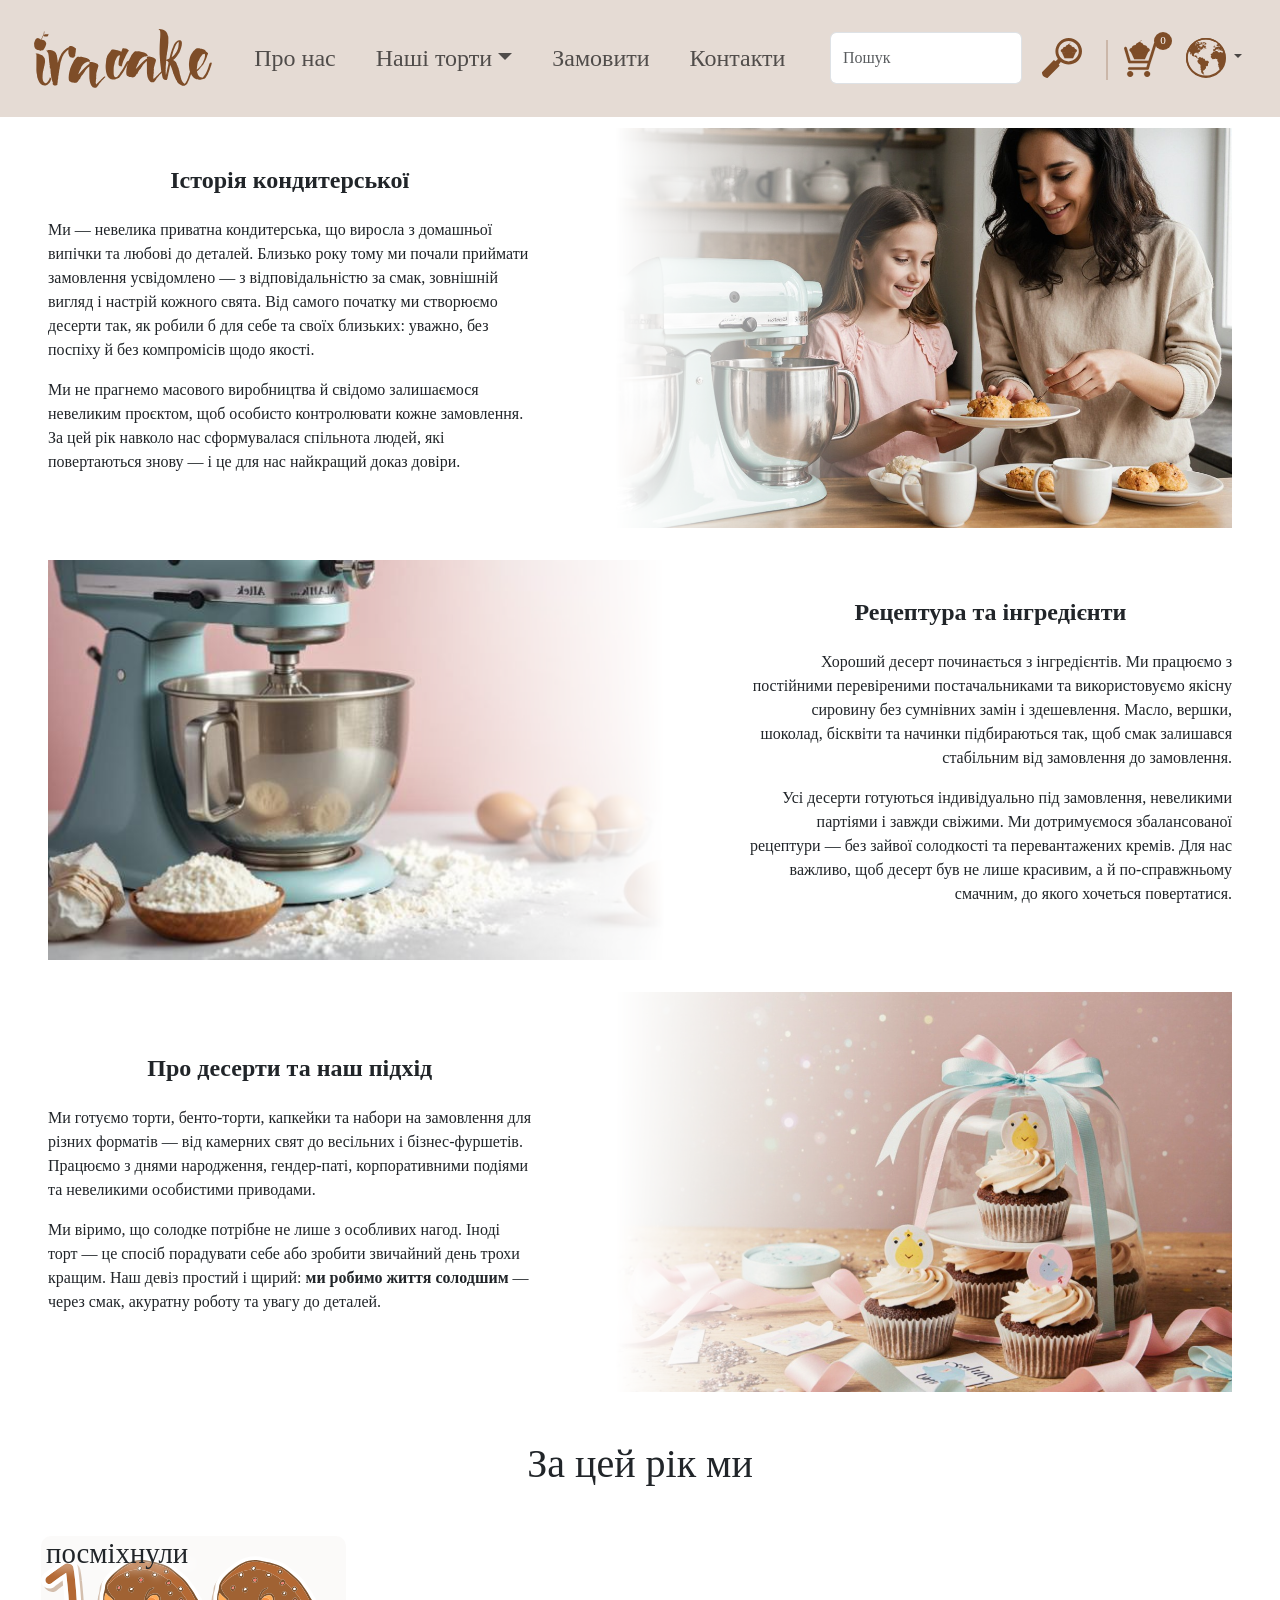
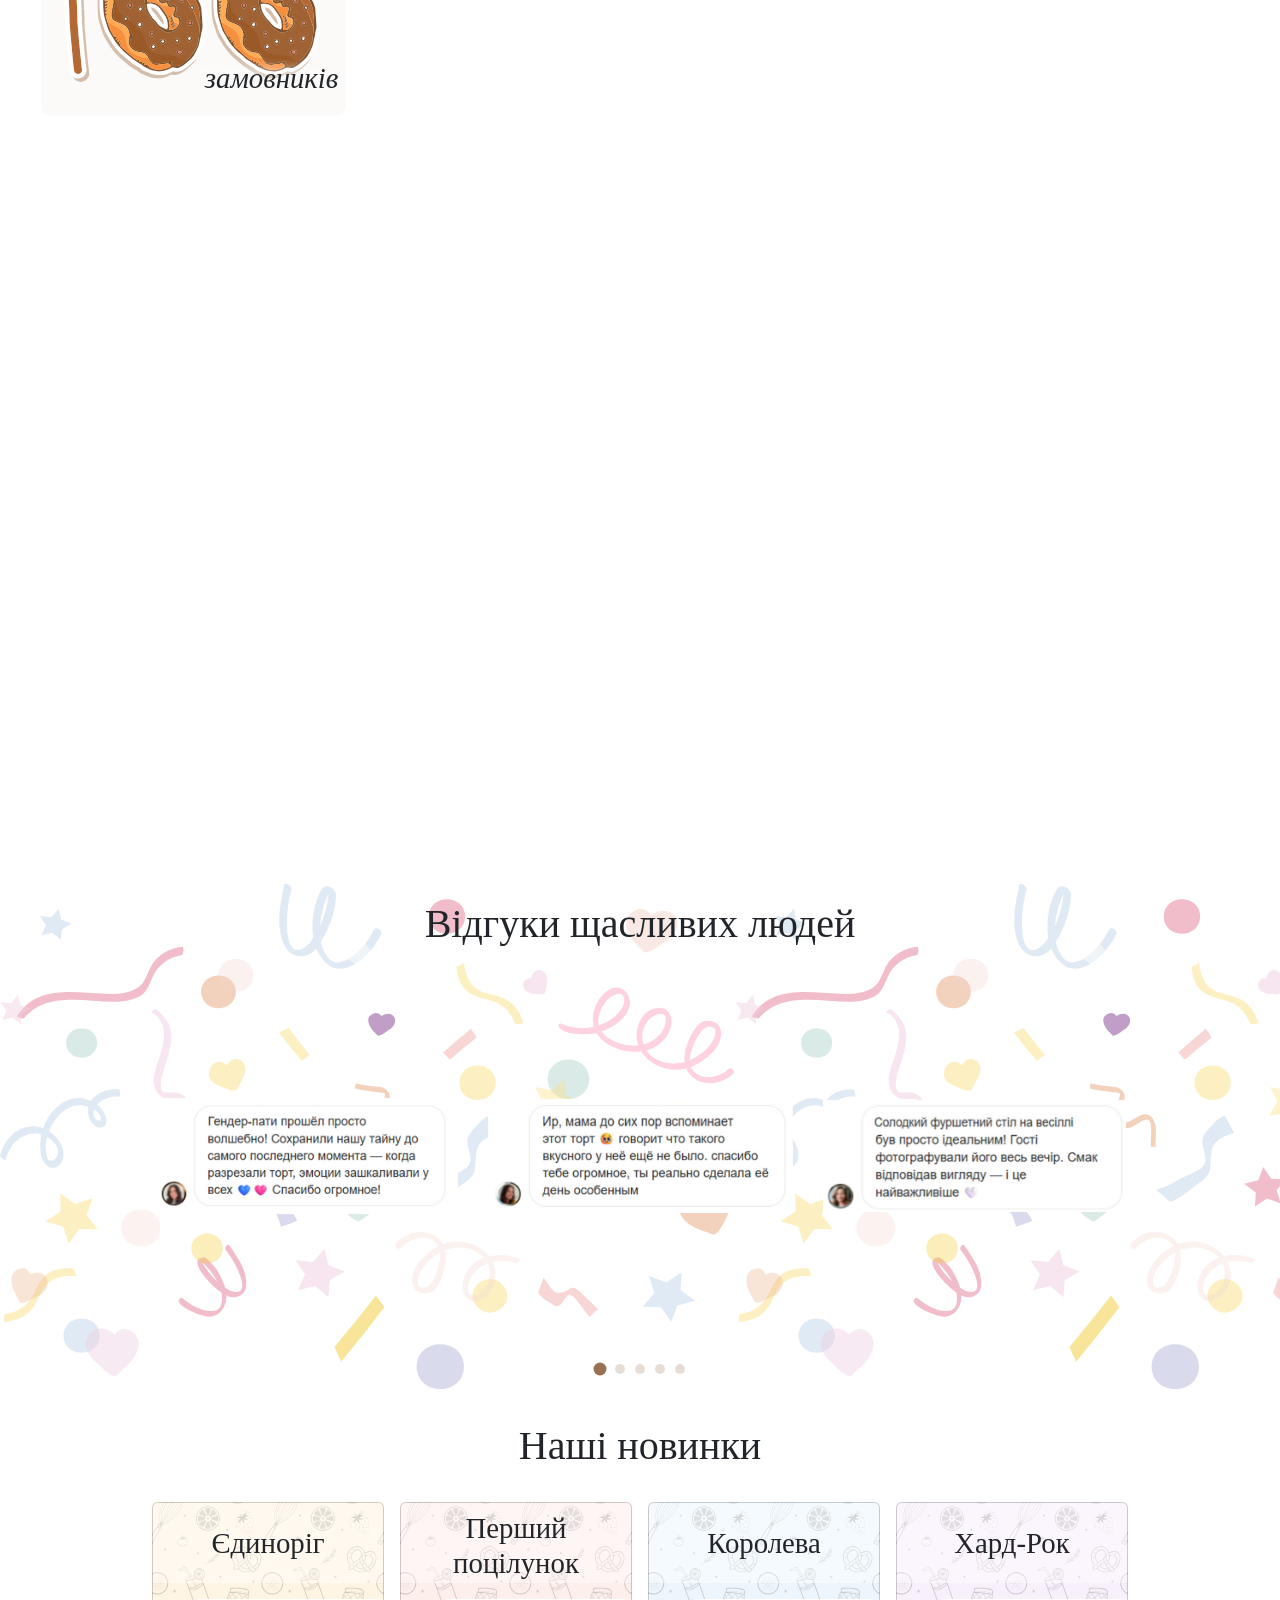
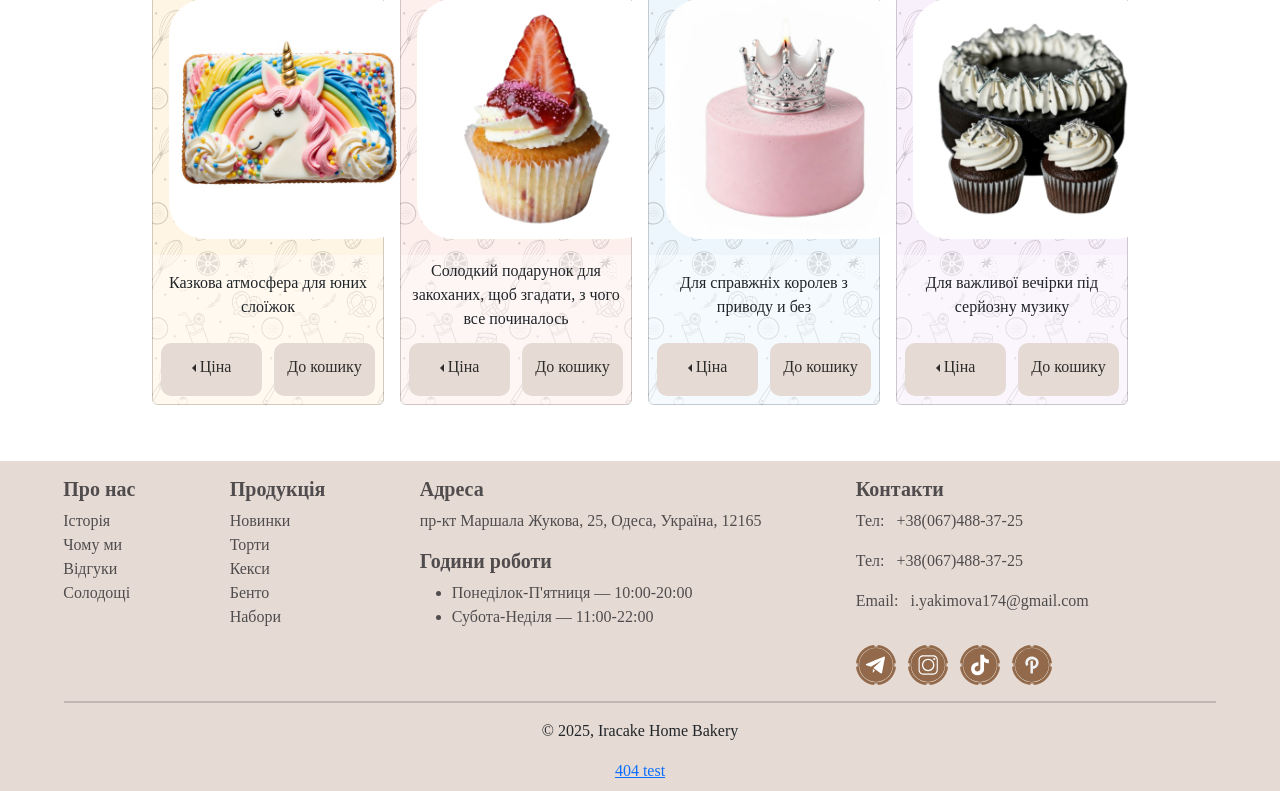
==== commit 7169dbac: "js in different docs" ====
--- a/index.html
+++ b/index.html
@@ -515,6 +515,7 @@
     <script src="https://cdnjs.cloudflare.com/ajax/libs/OwlCarousel2/2.3.4/owl.carousel.min.js"></script>
     <script src="js/translation.js"></script>
     <script src="js/shop.js"></script>
+    <script src="js/main.js"></script>
     <script src="js/bootstrap.bundle.min.js"></script>
 </body>
 
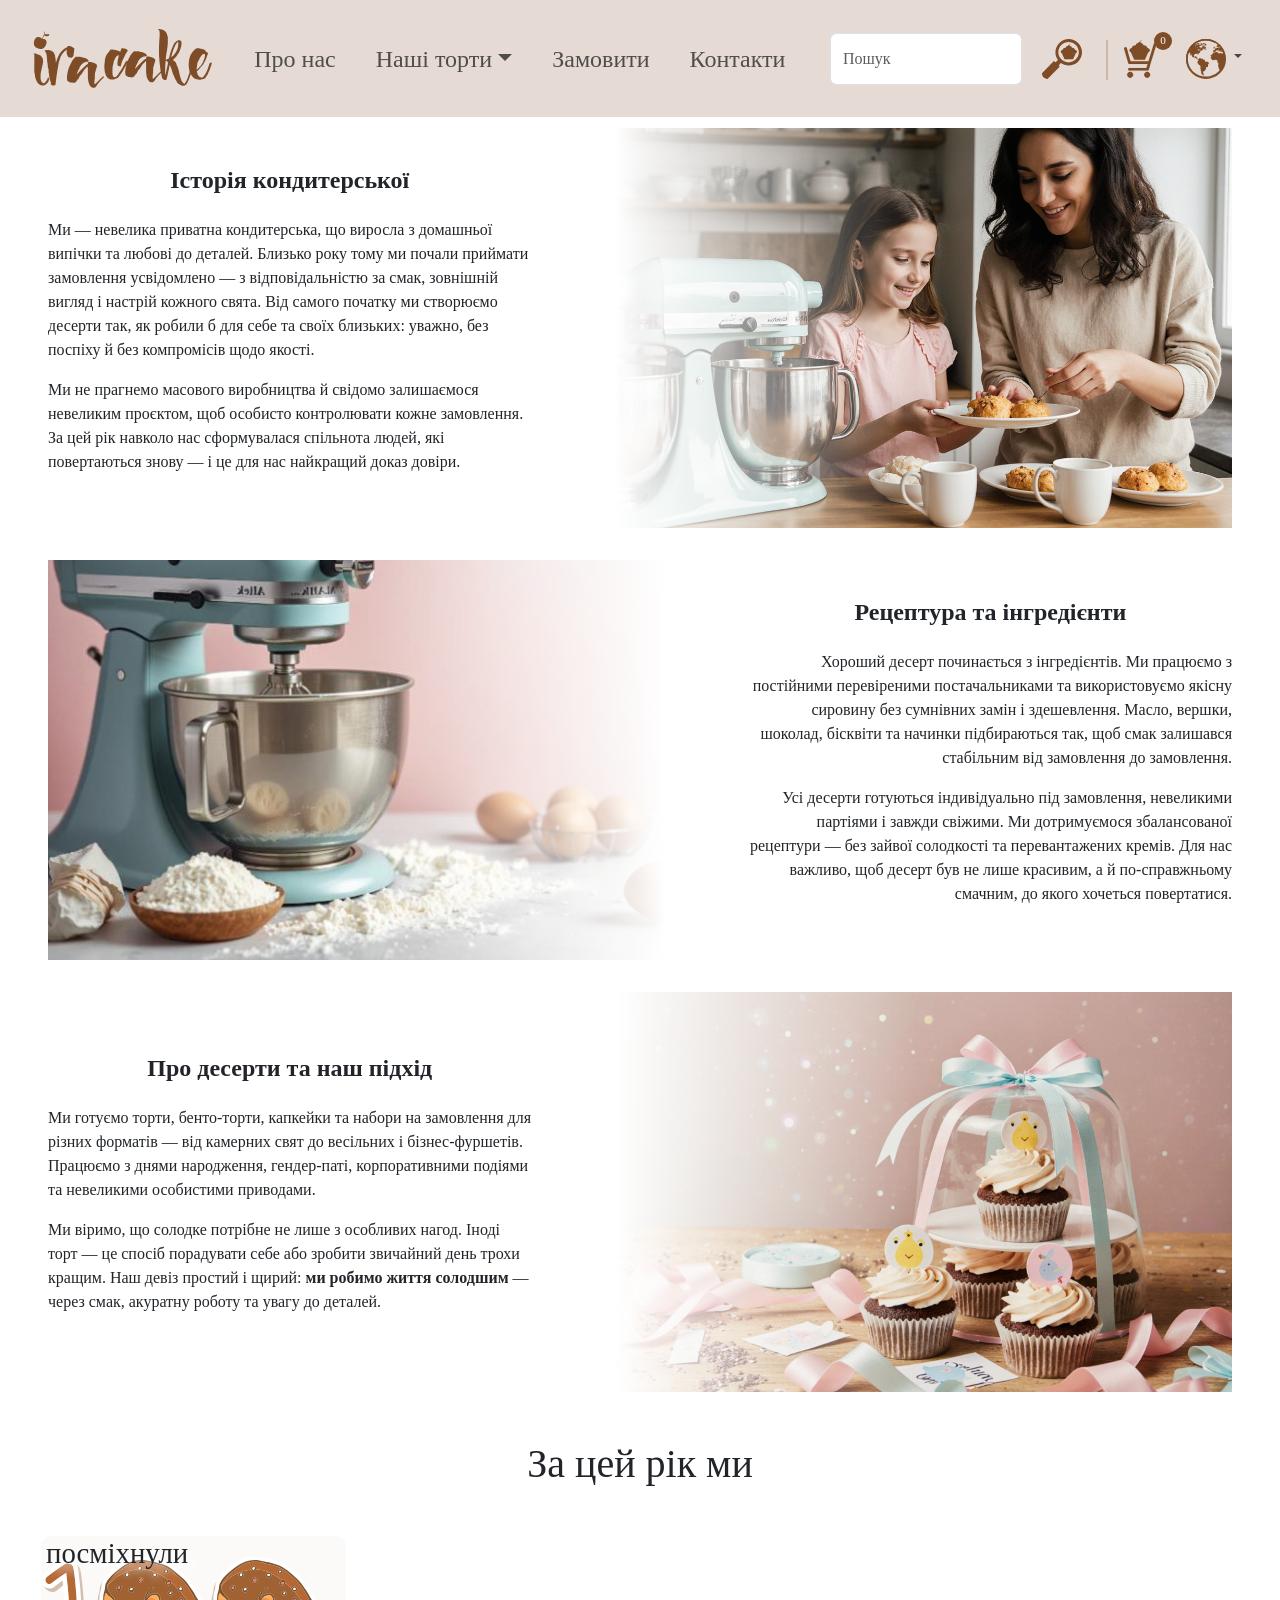
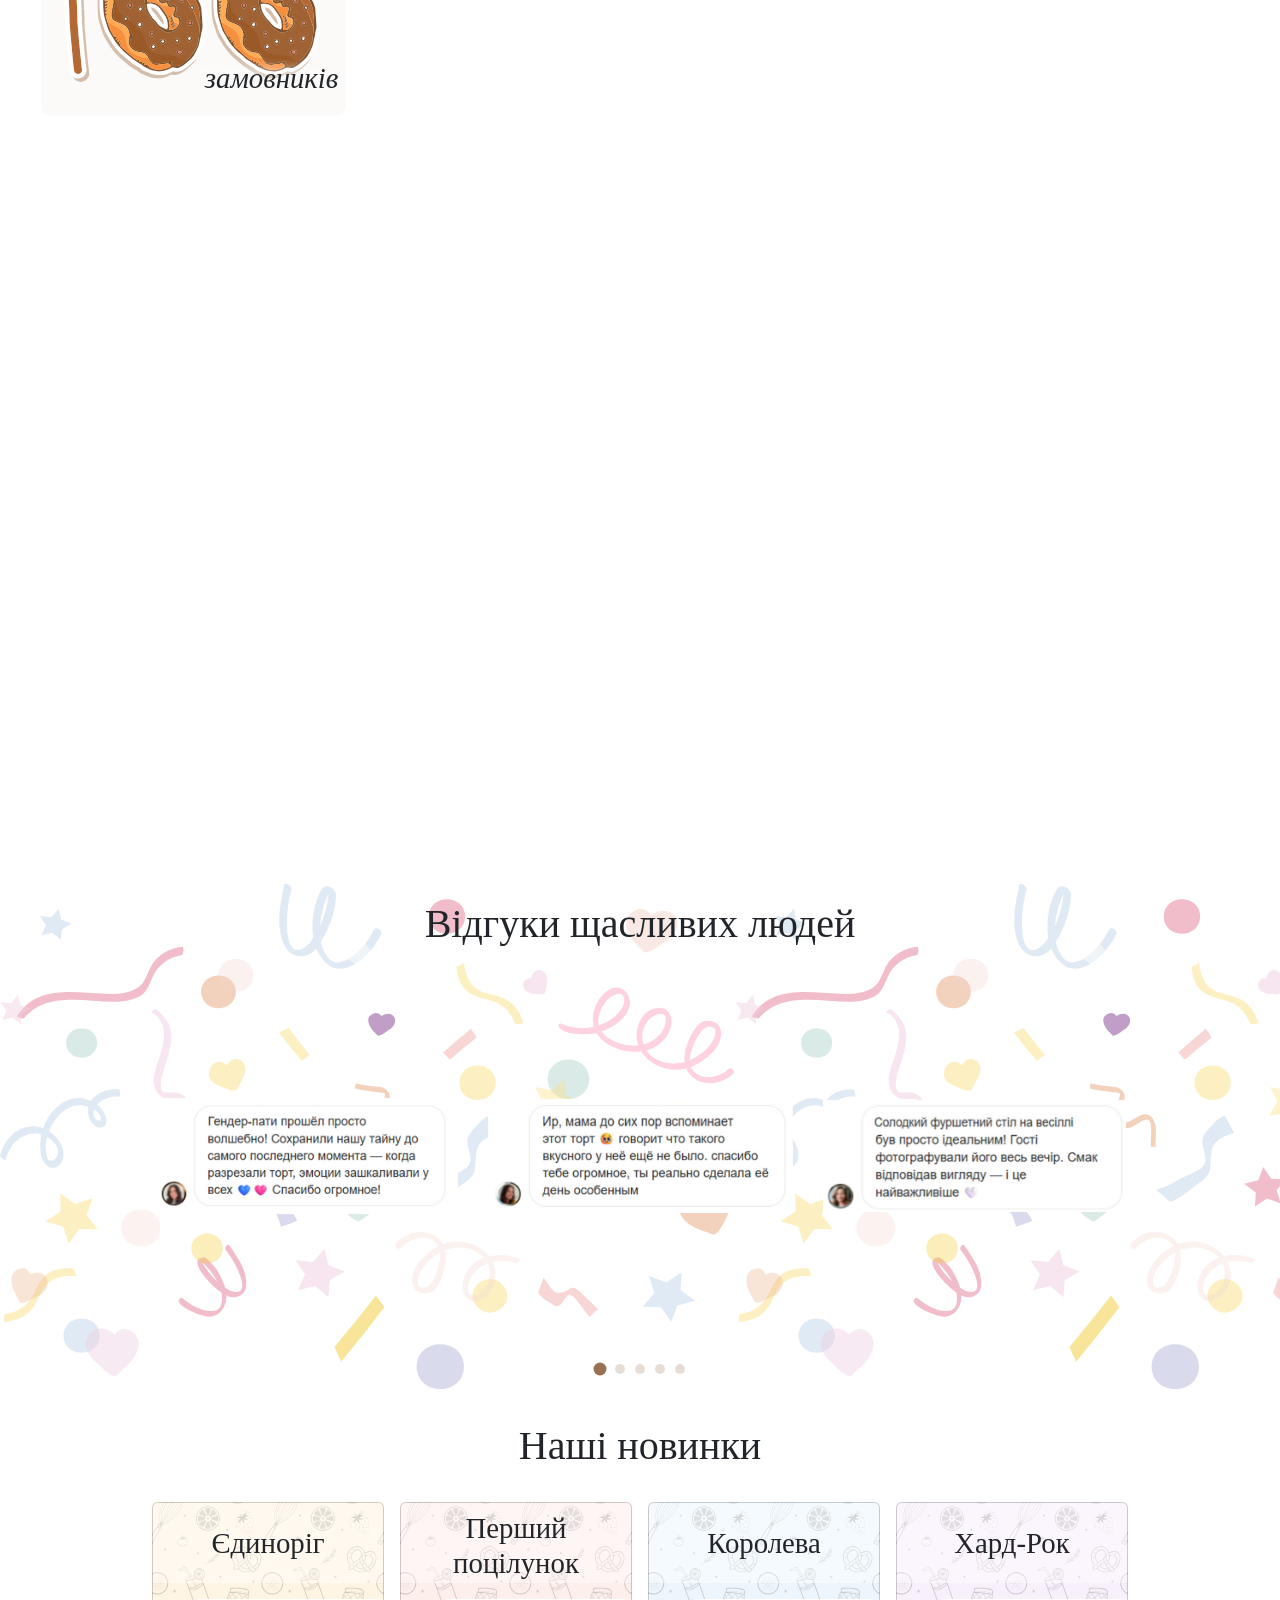
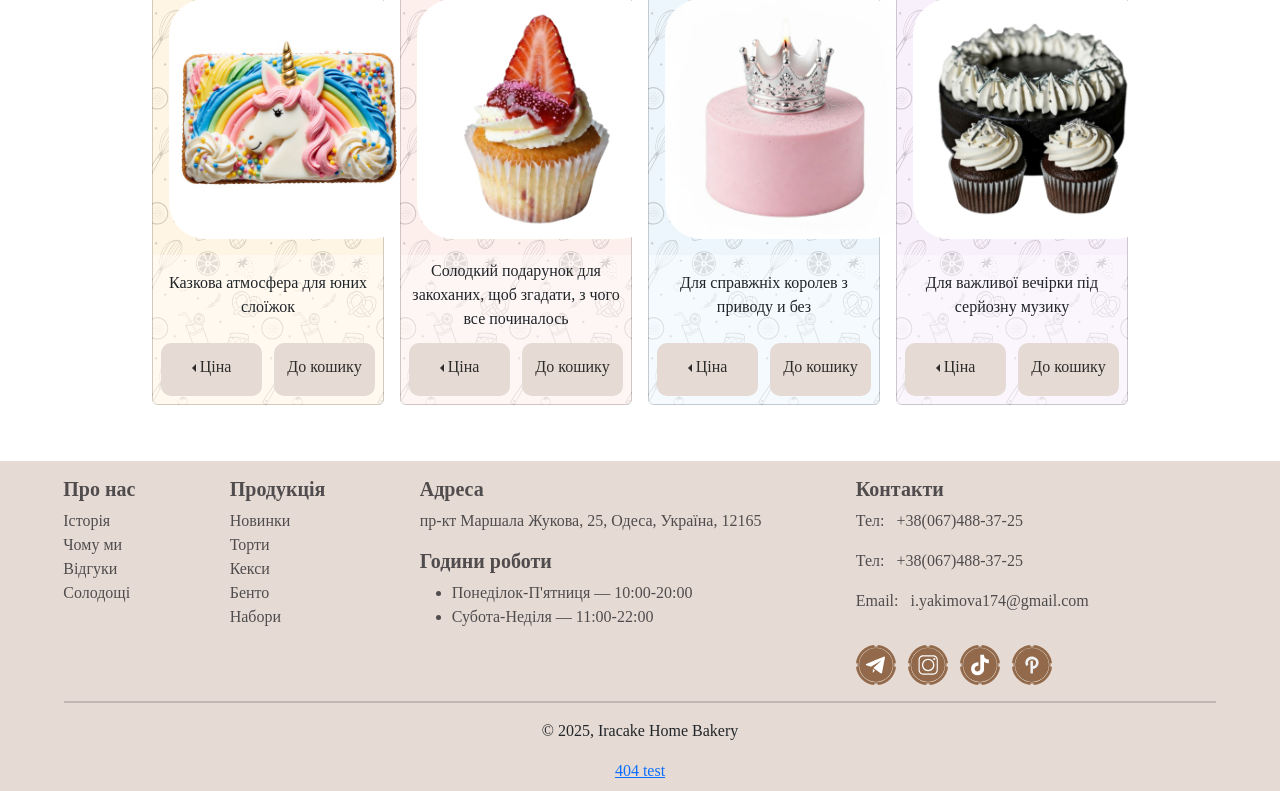
==== commit 7064d389: "css and js fix" ====
--- a/index.html
+++ b/index.html
@@ -6,6 +6,7 @@
     <meta name="viewport" content="width=device-width, initial-scale=1.0">
     <title>Cake Shop (I.Yakimova)</title>
 
+    <link rel="icon" type="image/x-icon" href="imgs/favicon.ico">
     <link href="css/bootstrap.min.css" rel="stylesheet" />
     <link href="css/shop.css" rel="stylesheet">
 </head>
@@ -511,6 +512,10 @@
             </div>
         </div>
 
+        <button id="scrollTopBtn" onclick="window.scrollTo({top: 0, behavior: 'smooth'})">
+            <img src="imgs/arrTop.svg" alt="to Top">
+        </button>
+
     <script src="https://cdnjs.cloudflare.com/ajax/libs/jquery/3.7.1/jquery.min.js"></script>
     <script src="https://cdnjs.cloudflare.com/ajax/libs/OwlCarousel2/2.3.4/owl.carousel.min.js"></script>
     <script src="js/translation.js"></script>
--- a/css/shop.css
+++ b/css/shop.css
@@ -791,7 +791,7 @@
 
 #indivOrderForm {
     display: grid;
-    grid-template-columns: 2fr 4fr;
+    grid-template-columns: 3fr 4fr;
     width: 100%;
     margin: 2rem auto 0 auto;
     padding: 2rem auto;
@@ -803,7 +803,7 @@
     justify-items: center;
     justify-content: center;
     align-items: center;
-    margin: 1rem 0 1rem 2rem;
+    margin: 1rem 3rem 1rem 2rem;
 }
 
 #order-head, #cart-header {
@@ -824,6 +824,15 @@
     justify-items: right;
 }
 
+.form-container {
+    display: grid;
+    grid-template-columns: 1fr 1fr;
+    justify-items: right;
+    gap: 0.5rem;
+    margin-right: -6rem;
+    margin-top: 3rem;
+}
+
 #indiv-order-btn {
     border: none;
     border-radius: 10px;
@@ -832,22 +841,17 @@
     height: 2.5rem;
     padding: 8px 12px;
     align-content: center;
-}
-
-.form-container {
-    display: grid;
-    grid-template-columns: 1fr 1fr;
-    justify-items: right;
-    gap: 1rem;
-    margin-right: -6rem;
-    margin-top: 3rem;
+    margin: 0;
+    grid-column: 2;
+    justify-self: right;
+    margin-right: 1rem;
 }
 
 .labels-column, .inputs-column {
     display: grid;
-    grid-template-rows: repeat(11, 1fr);
+    grid-template-rows: repeat(10, 1fr);
     gap: 1rem;
-    margin-bottom: 2rem;
+    margin-bottom: 0;
 }
 
 .inputs-column {
@@ -1018,21 +1022,22 @@
 .form-photo-container {
     display: flex;
     margin: 0 2rem 2rem 0;
-    padding-left: 1rem;
+    padding-left: 0;
 }
 
 .form-photo {
     padding: 0;
     margin-right: 1rem;
     width: 700px;
+    height: auto;
     box-shadow: 8px 8px 4px rgb(229, 219, 212);
     border-radius: 15%;
 }
 
 #form-divider {
     width: 4px;
-    height: 900px;
-    margin-top: 1.5rem;
+    height: 1000px;
+    margin-top: 2rem;
 }
 
 .delivery-rule {
@@ -1090,6 +1095,10 @@
         padding: 0 1rem;
     }
 
+    #orderForm {
+        margin: 1rem 0 1rem 2rem;
+    }
+
     .order-form {
         text-align: left;
         justify-items: center;
@@ -1128,6 +1137,12 @@
         width: 100%;
         max-width: 350px;
         margin: 0 auto 0 -1rem;
+    }
+
+    #indiv-order-btn {
+        grid-column: 1;
+        justify-self: right;
+        margin-right: 1rem;
     }
     
     #lbl-name { order: 1; }
@@ -1164,8 +1179,8 @@
     
     #lbl-delivery-date { order: 24; }
     #delivery-date { order: 25; }
-    
-    #indiv-order-btn { order: 26; }
+
+    #indiv-order-btn {order: 26;}
 
     .form-photo-container {
         display: none;
@@ -1570,7 +1585,7 @@
 
 /* Order */
 #cake-order {
-    margin: 2rem auto;
+    margin: 2rem auto 0 auto;
 }
 
 #order-indiv-btn {
@@ -1912,4 +1927,84 @@
     background: rgba(255, 255, 255, 0.4);
     align-content: center;
     color: rgb(100, 60, 30);
+}
+
+@media (max-width: 768px) {
+    #cartFull {
+        grid-template-columns: 1fr;
+        align-items: center;
+        justify-content: center;
+        justify-items: center;
+        margin: 1rem auto;
+    }
+
+    #cart-left {
+        justify-items: center;
+        margin: 0 0 2rem -1.7rem;
+        width: 90%;
+    }
+
+    .cart-item {
+        flex-direction: column;
+        width: 100%;
+        margin: 1rem 0;
+    }
+
+    .cart-item-img {
+        width: 220px;
+        margin: 2rem 2rem 0 2rem;
+    }
+
+    .cart-item-info, .cart-item-text {
+        justify-content: center;    
+        justify-items: center;
+    }
+
+    #cart-right {
+        position: sticky;
+        top: 1rem;
+        justify-items: center;
+        margin: 0 0 0 -1.7rem;
+    }
+
+    #cart-total {
+        padding-top: 0;
+    }
+
+    .order-form-container {
+        justify-content: center;
+        padding: 0.5rem 0 1rem 0;
+        gap: 0.5rem;
+    }
+
+    .order-form-container label {
+        text-align: center;
+    }
+
+    #cart-order-btns {
+        margin-right: 1rem;
+    }
+}
+
+/* Scroll top */
+#scrollTopBtn {
+    position: fixed;
+    bottom: 1.5rem;
+    right: 1.5rem;
+    display: none;
+    justify-content: start;
+    align-content: start;
+    padding: 0;
+    width: 45px;
+    height: 45px;
+    border-radius: 50%;
+    border: none;
+    cursor: pointer;
+    z-index: 999;
+}
+
+#scrollTopBtn img {
+    width: 45px;
+    height: 45px;
+    border-radius: 50%;
 }
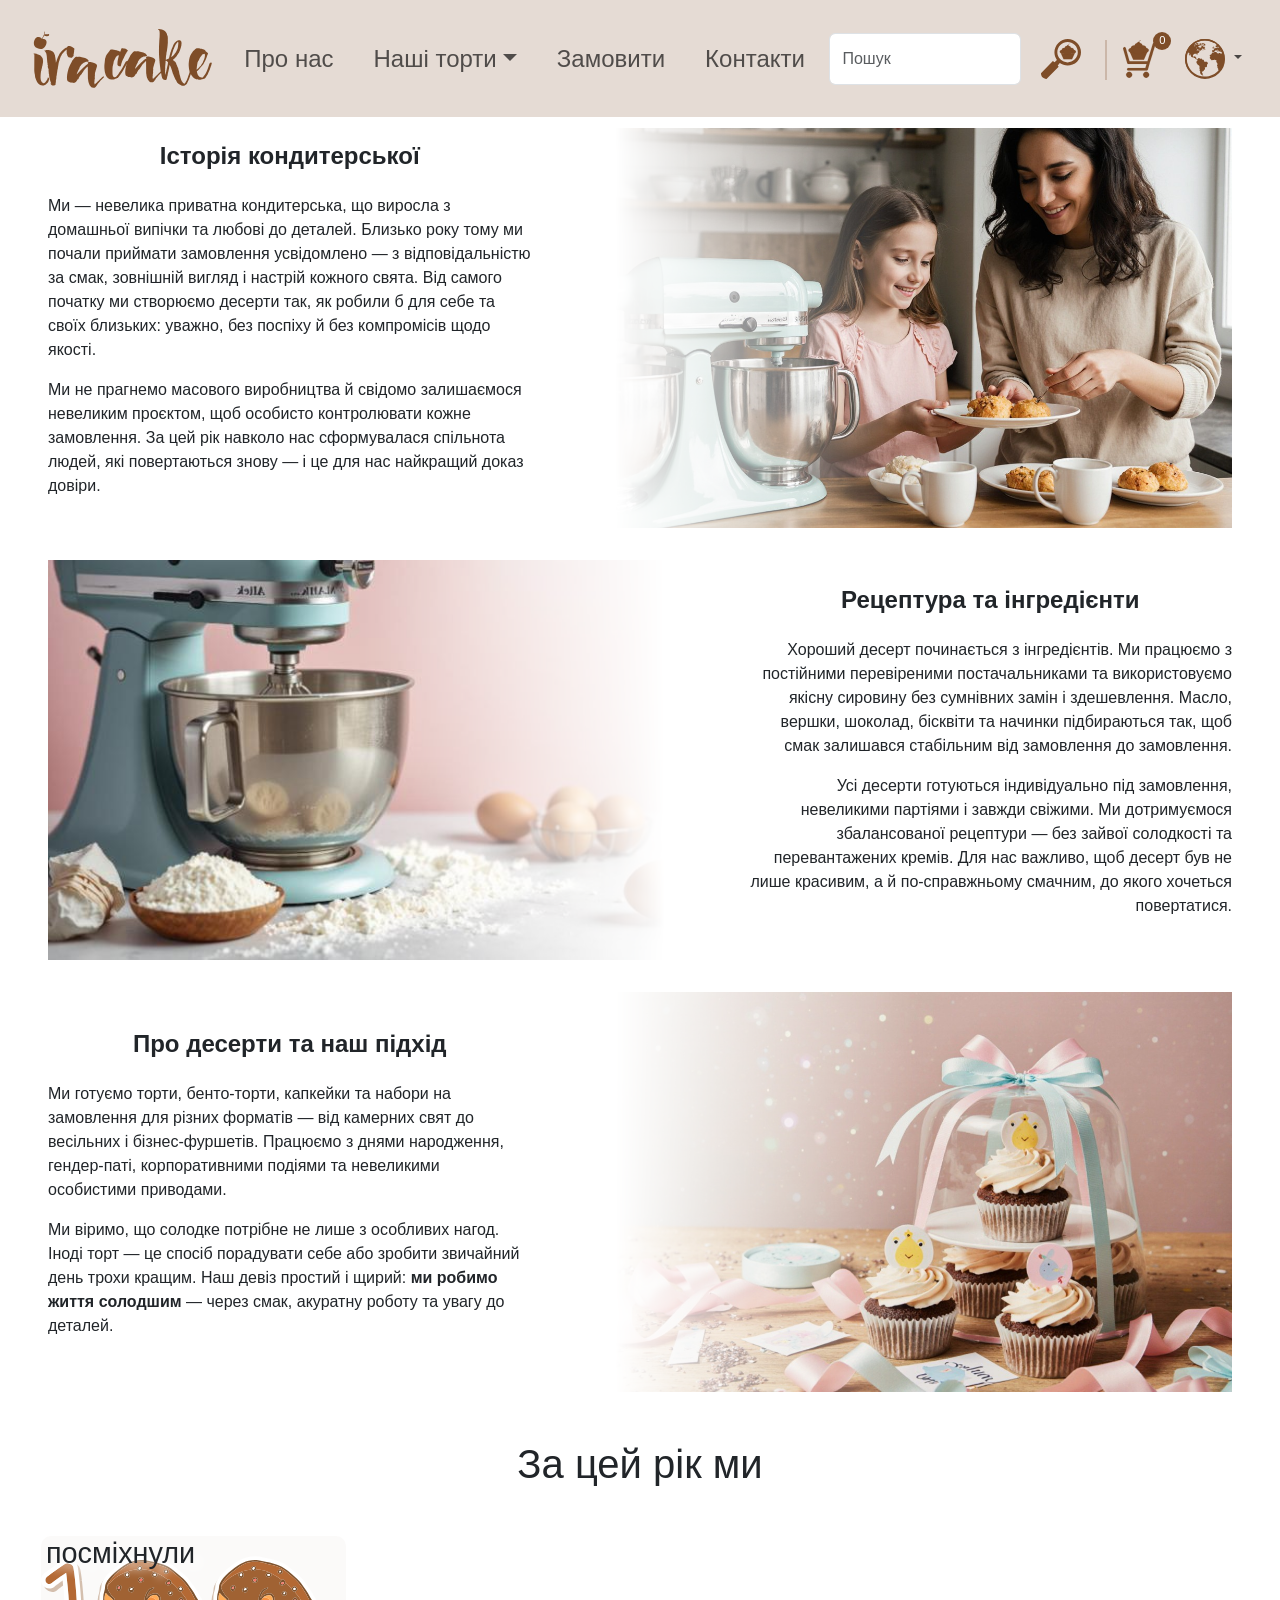
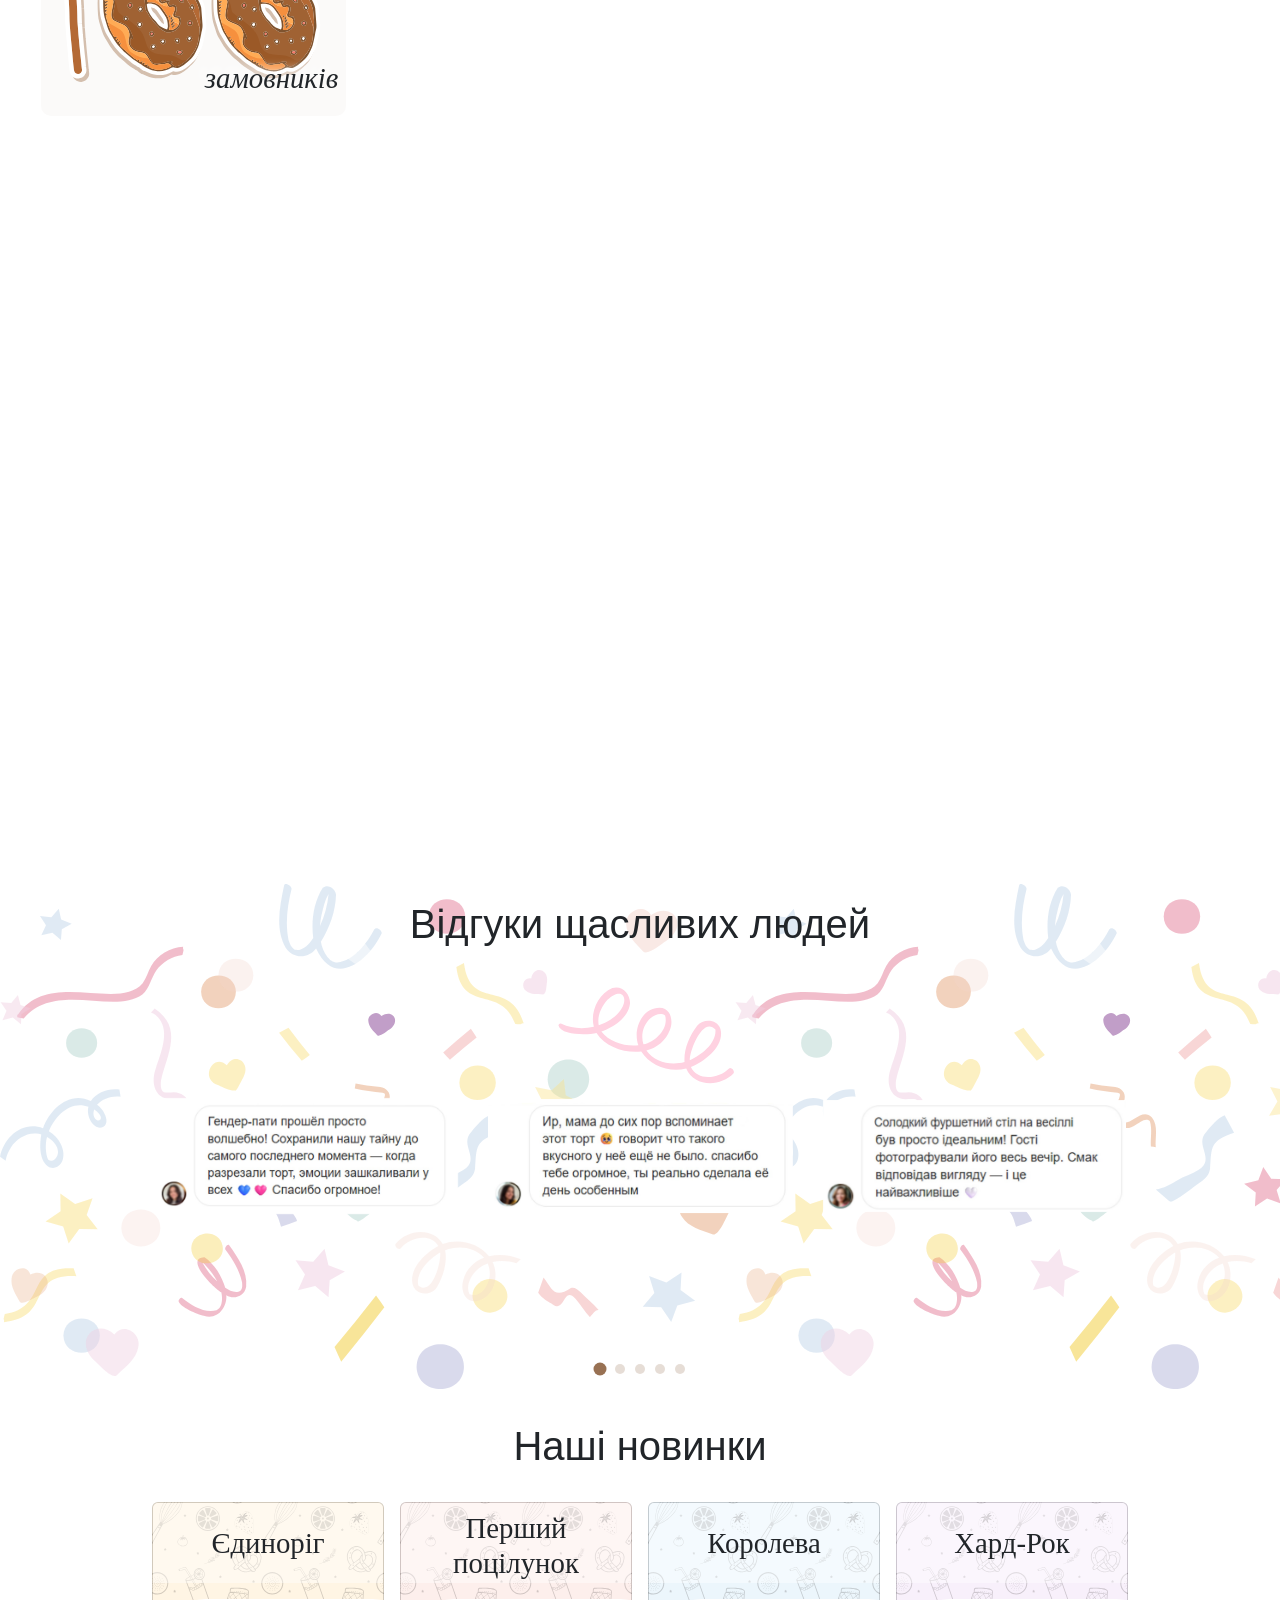
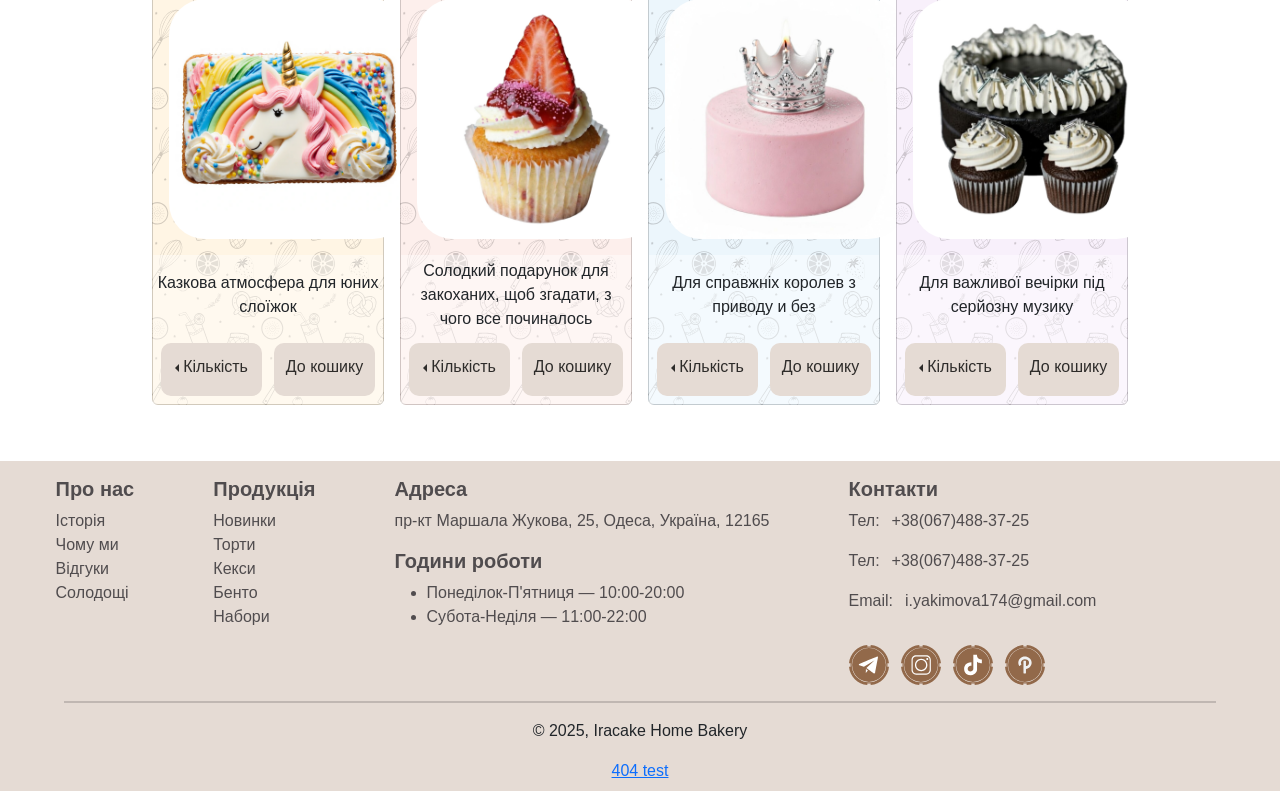
==== commit 0107405d: "css and text changes" ====
--- a/index.html
+++ b/index.html
@@ -267,7 +267,7 @@
                     <div class="card-btns">
                         <div class="dropstart price-list">
                             <p class="dropdown-toggle" href="#" role="button" data-bs-toggle="dropdown" aria-expanded="false" data-i18n="catalog.prices">
-                                Price
+                                Quantity
                             </p>
                             <div class="dropdown-menu cake-prices">
                                 <p class="dropdown-item price-item" onclick="selectPrice('unicorn', 100, 1, 'imgs/unicorn.jpg', 'kg', this)">
@@ -303,7 +303,7 @@
                     <div class="card-btns">
                         <div class="dropstart price-list">
                             <p class="dropdown-toggle" href="#" role="button" data-bs-toggle="dropdown" aria-expanded="false" data-i18n="catalog.prices">
-                                Price
+                                Quantity
                             </p>
                             <div class="dropdown-menu cake-prices">
                                 <p class="dropdown-item price-item" onclick="selectPrice('firstkiss', 100, 1, 'imgs/firstkiss.jpg', 'pcs', this)">
@@ -347,7 +347,7 @@
                     <div class="card-btns">
                         <div class="dropstart price-list">
                             <p class="dropdown-toggle" href="#" role="button" data-bs-toggle="dropdown" aria-expanded="false" data-i18n="catalog.prices">
-                                Price
+                                Quantity
                             </p>
                             <div class="dropdown-menu cake-prices">
                                 <p class="dropdown-item price-item" onclick="selectPrice('queen', 100, 1, 'imgs/queen.jpg', 'kg', this)">
@@ -375,7 +375,7 @@
                     <div class="card-btns">
                         <div class="dropstart price-list">
                             <p class="dropdown-toggle" href="#" role="button" data-bs-toggle="dropdown" aria-expanded="false" data-i18n="catalog.prices">
-                                Price
+                                Quantity
                             </p>
                             <div class="dropdown-menu cake-prices">
                                 <p class="dropdown-item price-item" onclick="selectPrice('hardrock', 100, 10, 'imgs/hardrock.jpg', 'set', this)">
--- a/css/shop.css
+++ b/css/shop.css
@@ -1,6 +1,6 @@
 body {
     text-align: center;
-    font-family: "Comic Sans MS", "Comic Sans", cursive;
+    font-family: "Comic Sans MS", "Comic Sans", cursive, sans-serif;
 }
 
 /* Header */
@@ -1804,7 +1804,7 @@
     width: 250px;
     height: auto;
     border-radius: 10%;
-    margin: 1rem 3rem;
+    margin: 1rem 2rem;
 }
 
 .cart-item-remove {
@@ -1819,7 +1819,7 @@
     align-items: center;
     position: absolute;
     top: 4px;
-    left: 4px;
+    right: 4px;
 }
 
 .cart-item-remove:hover {
@@ -1839,7 +1839,7 @@
     display: block;
     justify-content: left;    
     justify-items: left;
-    margin: 1rem;
+    margin: 1rem 4rem 1rem 0;
     gap: 0;
 }
 
@@ -2007,4 +2007,4 @@
     width: 45px;
     height: 45px;
     border-radius: 50%;
-}+}
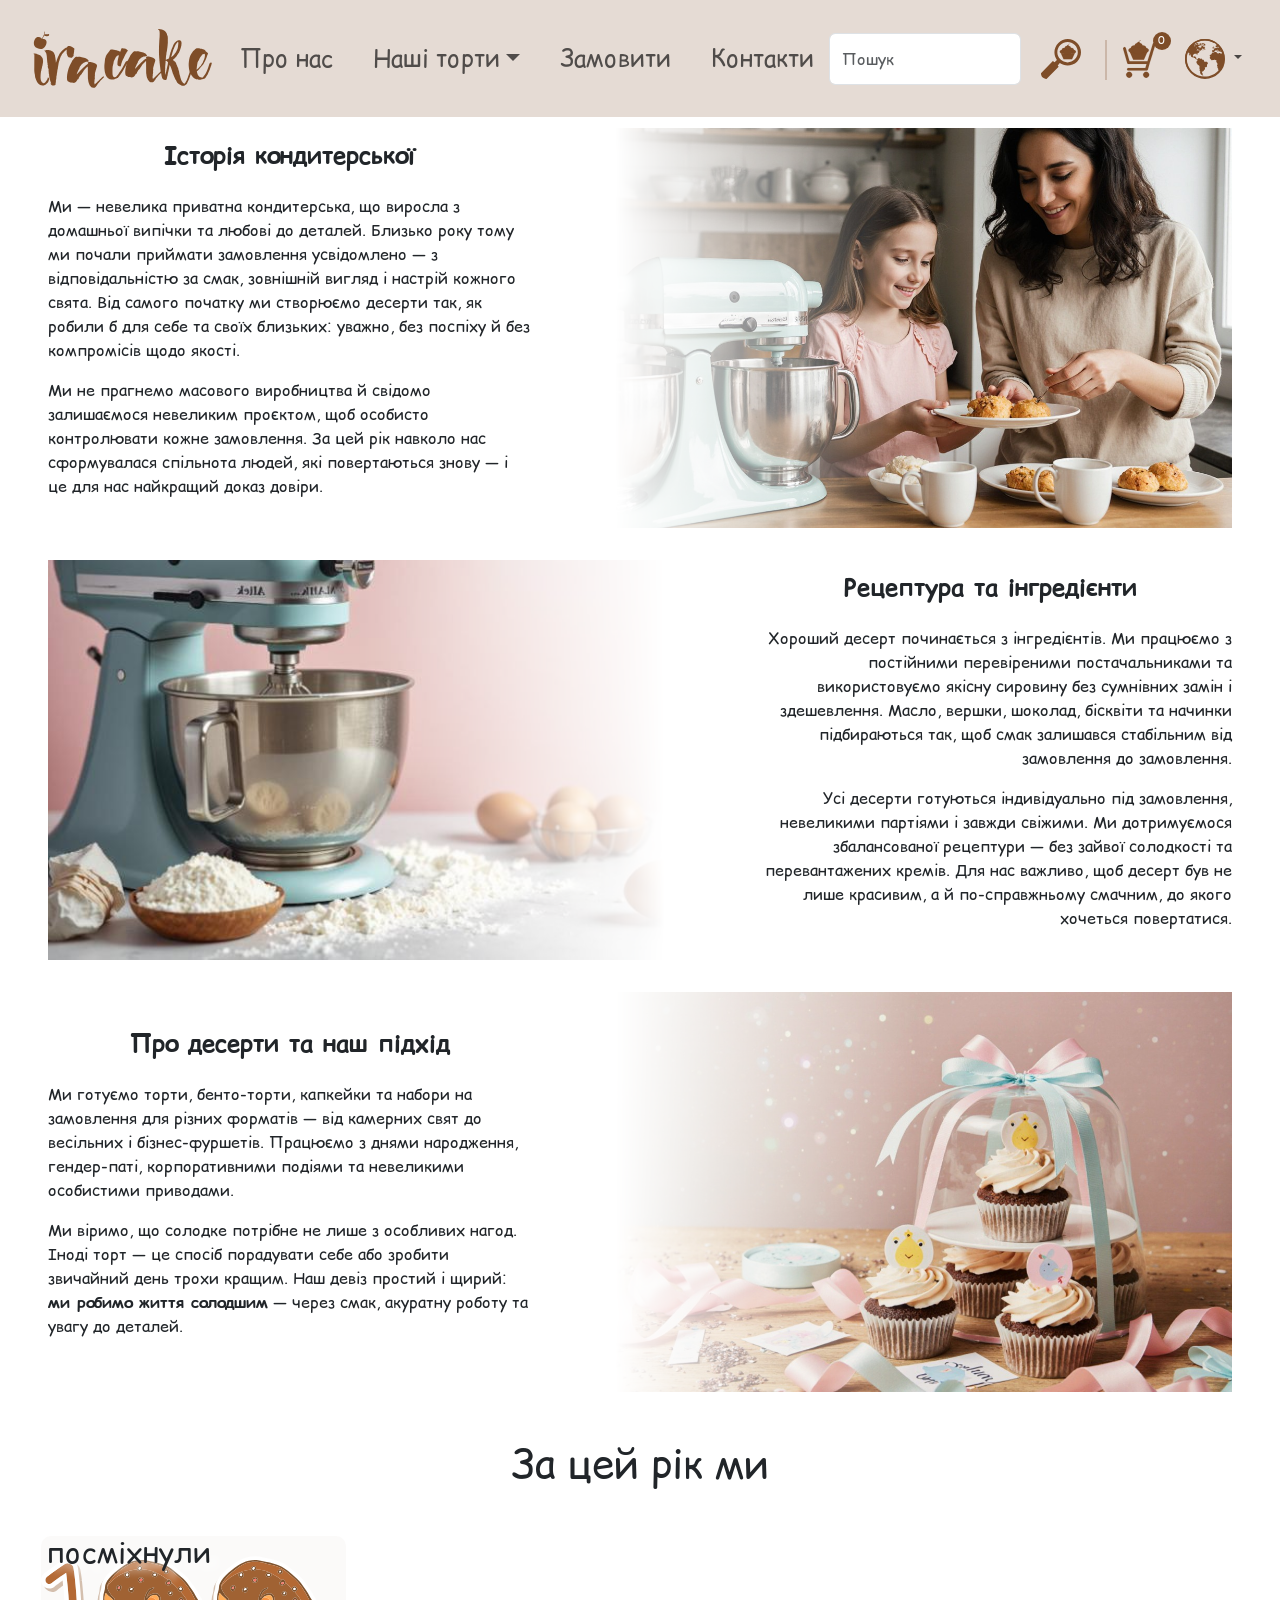
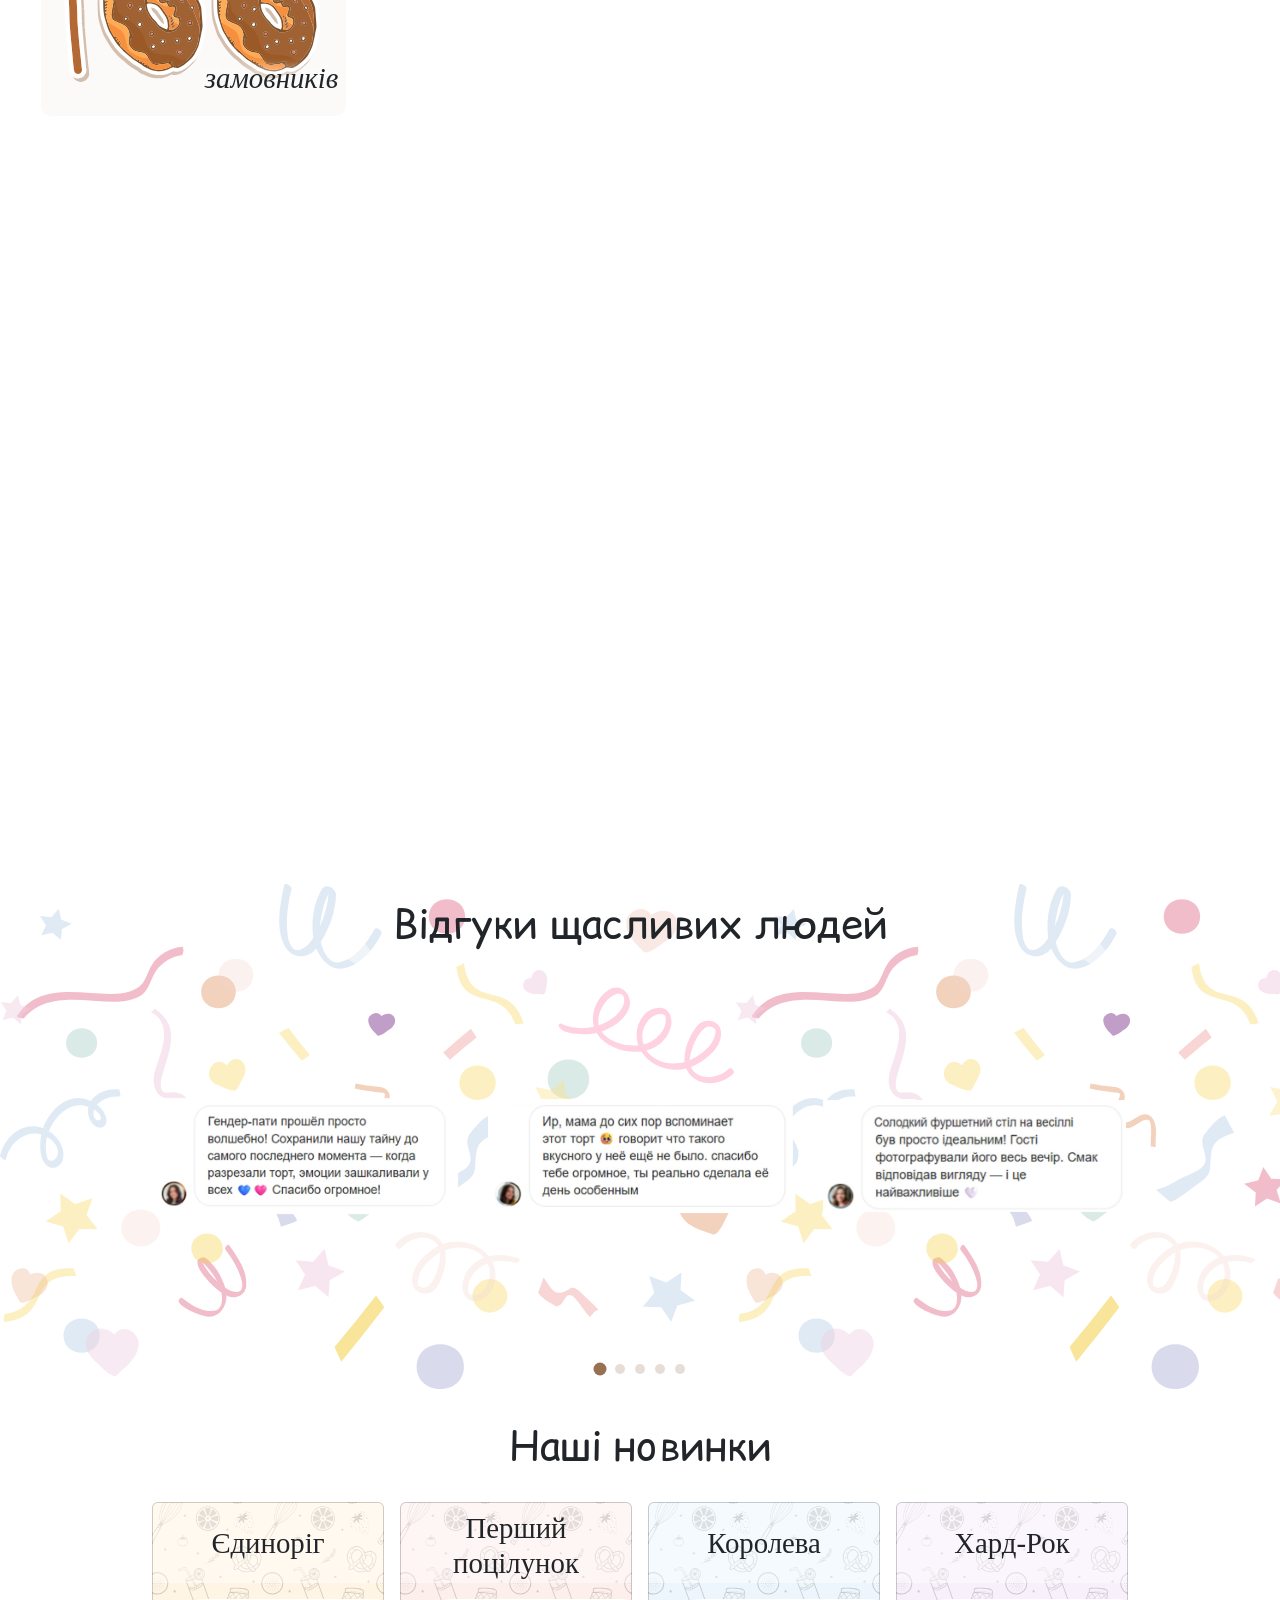
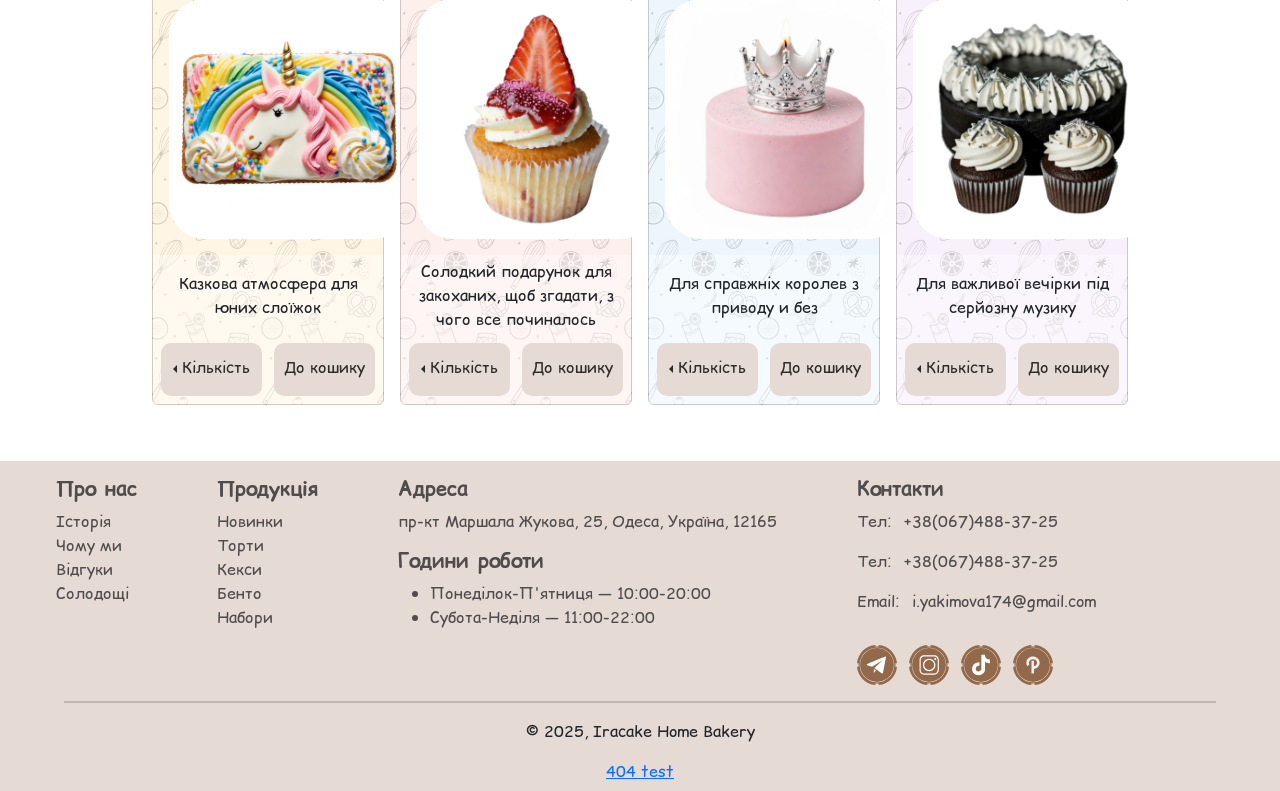
==== commit 56053b69: "font adds + links" ====
--- a/index.html
+++ b/index.html
@@ -7,6 +7,9 @@
     <title>Cake Shop (I.Yakimova)</title>
 
     <link rel="icon" type="image/x-icon" href="imgs/favicon.ico">
+    <link rel="preconnect" href="https://fonts.googleapis.com">
+    <link rel="preconnect" href="https://fonts.gstatic.com" crossorigin>
+    <link href="https://fonts.googleapis.com/css2?family=Comic+Relief:wght@400;700&display=swap" rel="stylesheet">
     <link href="css/bootstrap.min.css" rel="stylesheet" />
     <link href="css/shop.css" rel="stylesheet">
 </head>
--- a/css/shop.css
+++ b/css/shop.css
@@ -1,6 +1,6 @@
 body {
     text-align: center;
-    font-family: "Comic Sans MS", "Comic Sans", cursive, sans-serif;
+    font-family: "Comic Relief", "Comic Sans MS", cursive, sans-serif;
 }
 
 /* Header */
